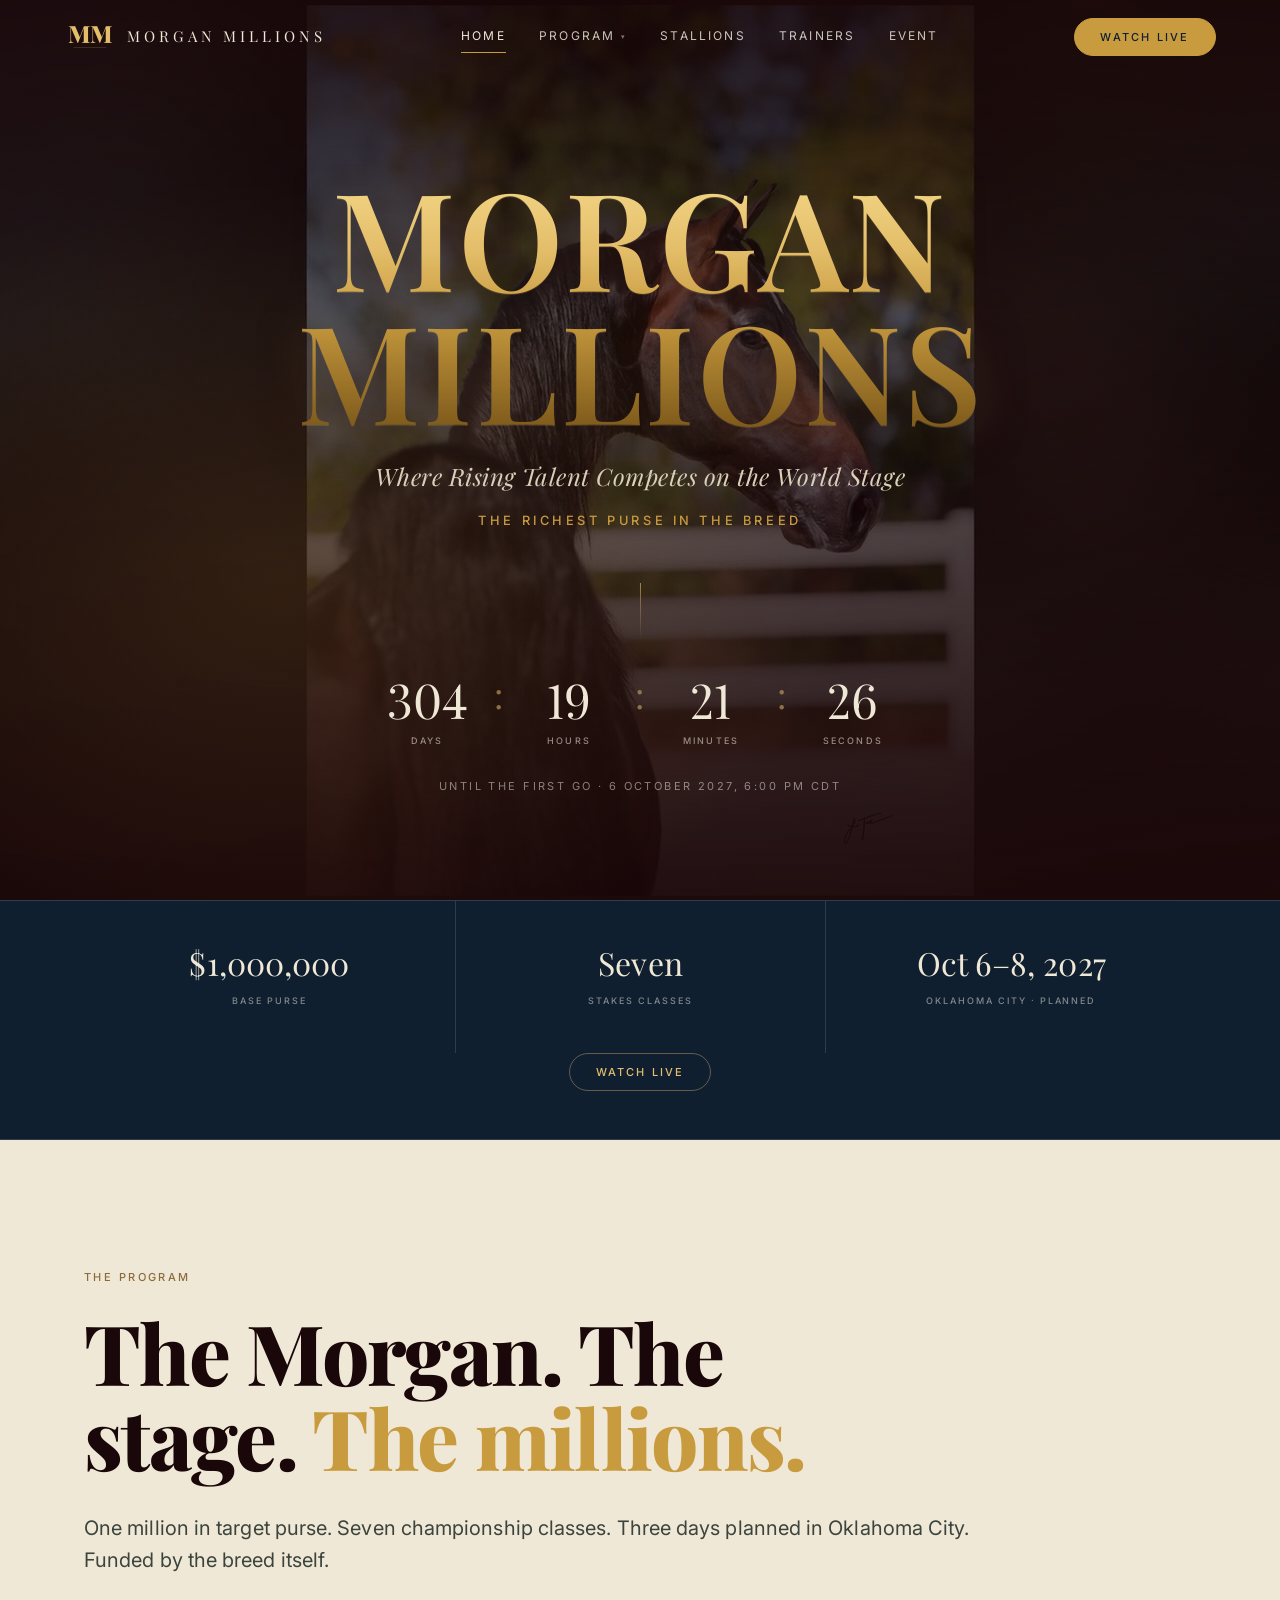
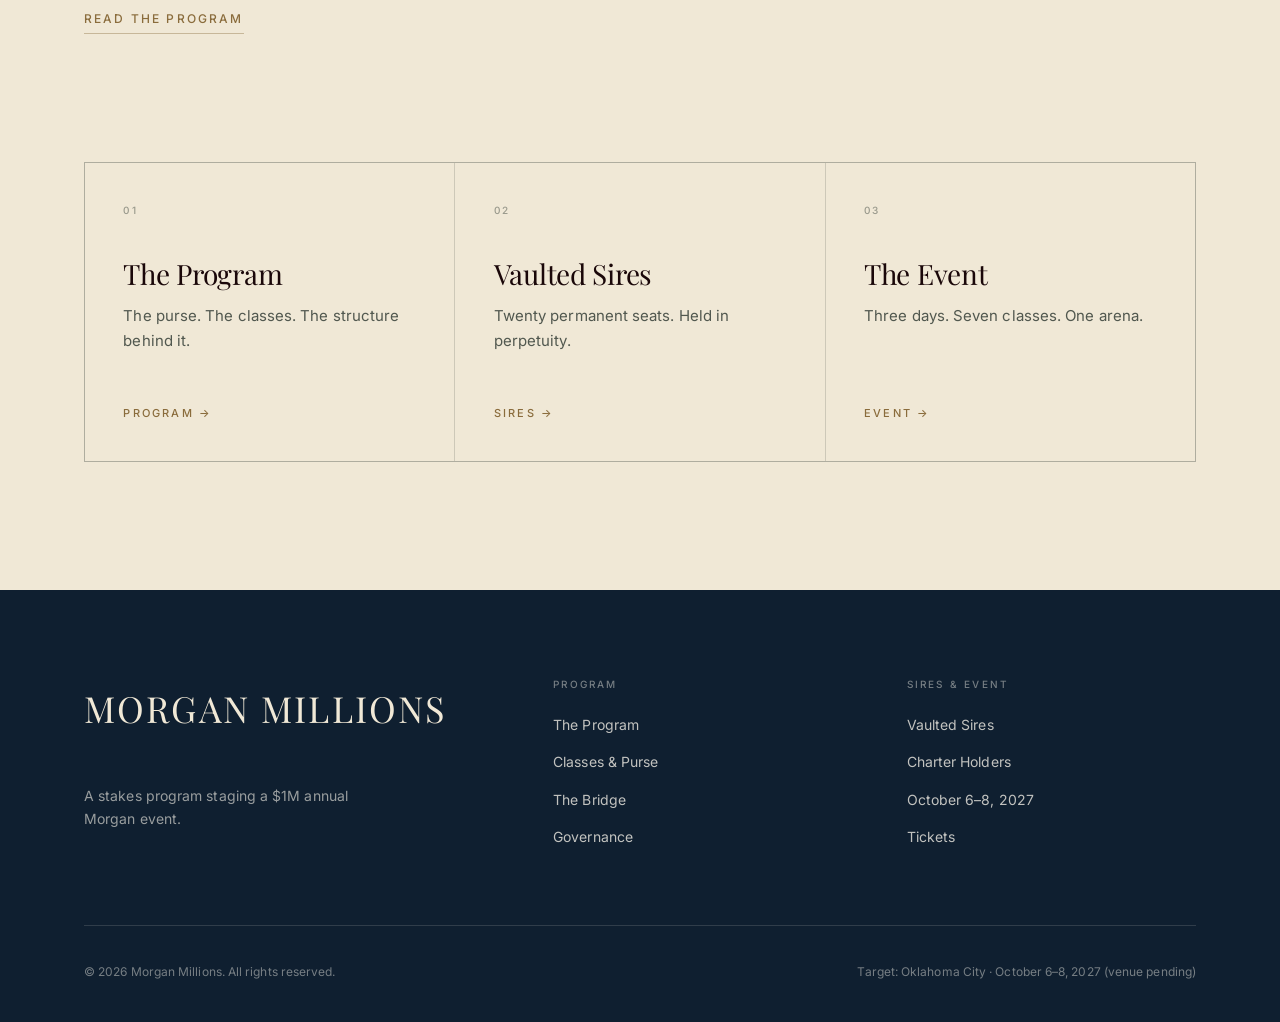
==== index.html @ 634026f0 "Snappier phone ticker (7s top, 9s bottom)" ====
<!DOCTYPE html>
<html lang="en">
<head>
<meta charset="utf-8">
<meta name="viewport" content="width=device-width, initial-scale=1">
<title>Morgan Millions — The Richest Purse in the Breed</title>
<meta name="description" content="Morgan Millions is a premier equestrian program for the Morgan horse breed. A $1,000,000 target purse across seven stakes classes, planned for October 6–8, 2027, in Oklahoma City (venue pending).">
<meta name="theme-color" content="#3C5878">
<meta property="og:title" content="Morgan Millions — The Richest Purse in the Breed">
<meta property="og:description" content="Morgan Millions is a premier equestrian program for the Morgan horse breed. A $1,000,000 target purse across seven stakes classes, planned for October 6–8, 2027, in Oklahoma City (venue pending).">
<meta property="og:type" content="website">
<meta property="og:image" content="assets/img/hero-a-pasture.jpg">
<link rel="icon" href="assets/img/favicon.svg" type="image/svg+xml">
<link rel="preconnect" href="https://fonts.googleapis.com">
<link rel="preconnect" href="https://fonts.gstatic.com" crossorigin>
<link href="https://fonts.googleapis.com/css2?family=Playfair+Display:ital,wght@0,400;0,500;0,800;1,400;1,500&family=Inter:wght@300;400;500&family=JetBrains+Mono:wght@400;500;700&family=Archivo+Black&display=swap" rel="stylesheet">
<meta http-equiv="Cache-Control" content="no-cache, no-store, must-revalidate">
<meta http-equiv="Pragma" content="no-cache">
<meta http-equiv="Expires" content="0">
<link rel="stylesheet" href="assets/css/style.css?v=2026080138">
</head>
<body>
<a class="skip-link" href="#main">Skip to content</a>
<header class="nav">
  <a class="brand" href="index.html" aria-label="Morgan Millions — home">
    <svg viewBox="0 0 96 44" fill="currentColor" aria-hidden="true" focusable="false">
        <!-- Modern engraved MM monogram in Playfair Display serif.
             Real letterforms give the proper thick/thin brass-engraved feel.
             Kerned tight, no enclosing shapes, subtle hairline underscore. -->
        <text x="48" y="34" text-anchor="middle"
              font-family="Playfair Display, Georgia, serif"
              font-size="44" font-weight="800"
              letter-spacing="-2">MM</text>
        <line x1="18" y1="41.5" x2="78" y2="41.5"
              stroke="currentColor" stroke-width="0.6" opacity="0.55"/>
      </svg>
    <span class="brand__name">Morgan Millions</span>
  </a>
  <nav class="nav__links" id="nav-links" data-open="false" aria-label="Primary">
      <a class="nav__link" href="index.html" aria-current="page">Home</a>
      <div class="nav__group" data-nav-group>
        <a class="nav__link nav__link--parent" href="program.html" aria-haspopup="true" aria-expanded="false">Program<span class="nav__caret" aria-hidden="true">▾</span></a>
        <div class="subnav" role="menu" aria-label="Program sections">
          <a class="subnav__item" href="program.html">
            <span class="subnav__label">Overview</span>
            <span class="subnav__desc">What Morgan Millions is</span>
          </a>
          <a class="subnav__item" href="classes.html">
            <span class="subnav__label">Classes &amp; Purse</span>
            <span class="subnav__desc">$1M base, 7 classes</span>
          </a>
          <a class="subnav__item" href="vault.html">
            <span class="subnav__label">The Vault</span>
            <span class="subnav__desc">Vaulted &middot; Reserve &middot; Minted</span>
          </a>
          <a class="subnav__item" href="crown.html">
            <span class="subnav__label">The Crown Purse</span>
            <span class="subnav__desc">$105K bonus &middot; 14 placings</span>
          </a>
          <a class="subnav__item" href="bridge.html">
            <span class="subnav__label">The Bridge</span>
            <span class="subnav__desc">2027–2030 window</span>
          </a>
          <a class="subnav__item" href="nomination.html">
            <span class="subnav__label">Nomination &amp; Fees</span>
            <span class="subnav__desc">How to enter</span>
          </a>
          <a class="subnav__item" href="governance.html">
            <span class="subnav__label">Governance</span>
            <span class="subnav__desc">Board &middot; audit</span>
          </a>
        </div>
      </div>
      <a class="nav__link" href="stallions.html">Stallions</a>
      <a class="nav__link" href="for-trainers.html">Trainers</a>
      <a class="nav__link" href="event.html">Event</a>
    <button class="pill pill--ghost nav__cta-mobile" type="button" data-placeholder="Coming Soon">Watch Live</button>
  </nav>
  <button class="pill nav__cta" type="button" data-placeholder="Coming Soon">Watch Live</button>
  <button class="nav__toggle" type="button" aria-expanded="false" aria-controls="nav-links" aria-label="Menu">
    <svg viewBox="0 0 24 24" fill="none" aria-hidden="true"><path d="M3 7h18M3 12h18M3 17h18" stroke="currentColor" stroke-width="1.4"/></svg>
  </button>
</header>
<main id="main">
<section class="hero">
  <div class="hero__media" aria-hidden="true">
    <video class="hero__video" src="assets/video/hero.mp4?v=2026073101" poster="assets/img/hero-poster.jpg?v=2026073101" autoplay muted loop playsinline preload="metadata"></video>
  </div>
  <div class="hero__scrim"></div>
  <div class="hero__drift"></div>
  <div class="hero__inner">
    <h1 class="hero__wordmark">Morgan Millions</h1>
    <p class="hero__tagline tagline">Where Rising Talent Competes on the World Stage</p>
    <p class="hero__subtagline">The Richest Purse in the Breed</p>
    <div class="hero__rule" aria-hidden="true"></div>
    <div data-countdown>
  <div class="countdown" role="timer" aria-live="off" aria-label="Countdown to the inaugural Morgan Millions">
    <span class="countdown__unit">
      <span class="countdown__value" data-unit="days">--</span>
      <span class="countdown__label">Days</span>
    </span>
    <span class="countdown__sep" aria-hidden="true">:</span>
    <span class="countdown__unit">
      <span class="countdown__value" data-unit="hours">--</span>
      <span class="countdown__label">Hours</span>
    </span>
    <span class="countdown__sep" aria-hidden="true">:</span>
    <span class="countdown__unit">
      <span class="countdown__value" data-unit="minutes">--</span>
      <span class="countdown__label">Minutes</span>
    </span>
    <span class="countdown__sep" aria-hidden="true">:</span>
    <span class="countdown__unit">
      <span class="countdown__value" data-unit="seconds">--</span>
      <span class="countdown__label">Seconds</span>
    </span>
  </div>
  <p class="countdown__caption">Until the first go &middot; 6 October 2027, 6:00 PM CDT</p>
</div>
  </div>
</section>

<section class="statbar" aria-label="Event at a glance">
  <div class="wrap">
    <div class="statbar__grid">
      <div class="statbar__item">
        <span class="statbar__value">$1,000,000</span>
        <span class="statbar__label">Base Purse</span>
      </div>
      <div class="statbar__item">
        <span class="statbar__value">Seven</span>
        <span class="statbar__label">Stakes Classes</span>
      </div>
      <div class="statbar__item">
        <span class="statbar__value">Oct 6&ndash;8, 2027</span>
        <span class="statbar__label">Oklahoma City &middot; planned</span>
      </div>
    </div>
    <div class="statbar__cta">
      <button class="pill pill--ghost" type="button" data-placeholder="Coming Soon">Watch Live</button>
    </div>
  </div>
</section>

<section class="section on-cream">
  <div class="wrap">
    <div class="reveal" style="text-align:left">
      <p class="eyebrow">The Program</p>
      <h2 class="h-manifest">The Morgan. The stage. <span class="accent">The millions.</span></h2>
      <p class="lede" style="max-width:56rem; margin-top:2rem">One million in target purse. Seven championship classes. Three days planned in Oklahoma City. Funded by the breed itself.</p>
      <p style="margin-top:1.75rem"><a class="textlink" href="program.html">Read the program</a></p>
    </div>
  </div>
</section>

<section class="section on-cream" style="padding-top:0">
  <div class="wrap">
    <div class="cards reveal">
      <a class="card" href="program.html">
        <span class="card__index">01</span>
        <h3>The Program</h3>
        <p>The purse. The classes. The structure behind it.</p>
        <span class="card__more">Program &rarr;</span>
      </a>
      <a class="card" href="stallions.html">
        <span class="card__index">02</span>
        <h3>Vaulted Sires</h3>
        <p>Twenty permanent seats. Held in perpetuity.</p>
        <span class="card__more">Sires &rarr;</span>
      </a>
      <a class="card" href="event.html">
        <span class="card__index">03</span>
        <h3>The Event</h3>
        <p>Three days. Seven classes. One arena.</p>
        <span class="card__more">Event &rarr;</span>
      </a>
    </div>
  </div>
</section>

</main>
<footer class="footer">
  <div class="wrap">
    <div class="footer__top">
      <div>
        <p class="footer__word">Morgan Millions</p>
        <p class="footer__note">A stakes program staging a $1M annual Morgan event.</p>
      </div>
      <div>
        <h4>Program</h4>
        <ul>
          <li><a href="program.html">The Program</a></li>
          <li><a href="program.html#classes">Classes &amp; Purse</a></li>
          <li><a href="program.html#bridge">The Bridge</a></li>
          <li><a href="program.html#governance">Governance</a></li>
        </ul>
      </div>
      <div>
        <h4>Sires &amp; Event</h4>
        <ul>
          <li><a href="stallions.html">Vaulted Sires</a></li>
          <li><a href="stallions.html#bridge">Charter Holders</a></li>
          <li><a href="event.html">October 6&ndash;8, 2027</a></li>
          <li><a href="event.html#tickets">Tickets</a></li>
        </ul>
      </div>
    </div>
    <div class="footer__legal">
      <span>&copy; 2026 Morgan Millions. All rights reserved.</span>
      <span>Target: Oklahoma City &middot; October 6&ndash;8, 2027 (venue pending)</span>
    </div>
  </div>
</footer>
<script src="assets/js/site.js?v=2026080138" defer></script>
</body>
</html>
---- assets/css/style.css ----
/* ==========================================================================
   Morgan Millions — ASHFORD variation
   Palette: deep oxblood / warm ivory / rich engraved gold
   ========================================================================== */

:root {
  --green-900: #0F1F30;
  --green-800: #1E3550;
  --green-700: #3C5878;
  --green-600: #4E6A8A;
  --cream: #F0E8D6;
  --cream-dim: #DBD1BA;
  --brass: #C89B3F;
  --brass-light: #E4BE6A;
  --ink: #1A0709;

  --hairline: rgba(245, 241, 232, 0.14);
  --hairline-dark: rgba(20, 32, 27, 0.16);

  --display: "Playfair Display", "Iowan Old Style", Georgia, serif;
  --body: "Inter", "Helvetica Neue", Arial, sans-serif;

  --measure: 62ch;
  --gutter: clamp(1.25rem, 5vw, 5rem);
  --section-y: clamp(4.5rem, 10vw, 9rem);

  --ease: cubic-bezier(0.16, 1, 0.3, 1);
}

*, *::before, *::after { box-sizing: border-box; }

html { -webkit-text-size-adjust: 100%; scroll-behavior: smooth; }

body {
  margin: 0;
  background: var(--cream);
  color: var(--ink);
  font-family: var(--body);
  font-size: 16px;
  font-weight: 400;
  line-height: 1.65;
  letter-spacing: 0.005em;
  -webkit-font-smoothing: antialiased;
}

img { display: block; max-width: 100%; height: auto; }

a { color: inherit; text-decoration: none; }

h1, h2, h3, h4 {
  font-family: var(--display);
  font-weight: 400;
  line-height: 1.12;
  letter-spacing: -0.01em;
  margin: 0;
}

p { margin: 0 0 1.25em; }
p:last-child { margin-bottom: 0; }

::selection { background: var(--brass); color: var(--green-900); }

:focus-visible {
  outline: 1px solid var(--brass-light);
  outline-offset: 3px;
}

.skip-link {
  position: absolute; left: -9999px; top: 0;
  background: var(--cream); color: var(--green-900);
  padding: 0.75rem 1.25rem; z-index: 200;
}
.skip-link:focus { left: 1rem; top: 1rem; }

/* ---------- shared type utilities ---------- */

.eyebrow {
  font-family: var(--body);
  font-size: 0.6875rem;
  font-weight: 500;
  letter-spacing: 0.22em;
  text-transform: uppercase;
  color: var(--brass);
  margin: 0 0 1.5rem;
}
.on-cream .eyebrow { color: #8A6C3C; }

.tagline {
  font-family: var(--display);
  font-style: italic;
  font-weight: 400;
  color: var(--cream-dim);
}

.lede {
  font-size: clamp(1.0625rem, 1.6vw, 1.25rem);
  line-height: 1.6;
  color: rgba(20, 32, 27, 0.82);
}
.on-dark .lede,
.on-ink .lede { color: rgba(245, 241, 232, 0.78); }

.wrap { max-width: 1240px; margin: 0 auto; padding-inline: var(--gutter); }
.wrap-narrow { max-width: 780px; margin: 0 auto; padding-inline: var(--gutter); }

.section { padding-block: var(--section-y); }
.on-dark { background: var(--green-700); color: var(--cream); }
.on-ink { background: var(--green-900); color: var(--cream); }
.on-cream { background: var(--cream); color: var(--ink); }

.h-section { font-size: clamp(1.75rem, 3.4vw, 2.75rem); text-wrap: balance; }
.h-page { font-size: clamp(2.25rem, 6vw, 4.25rem); }

/* Manifest headline — the site's declarative line. Fierce, bold, upright. */
.h-manifest {
  font-family: var(--display);
  font-style: normal;
  font-weight: 800;
  font-size: clamp(2.5rem, 6.5vw, 5.25rem);
  line-height: 1.02;
  letter-spacing: -0.02em;
  text-wrap: balance;
  margin: 0;
}
.h-manifest .accent { color: var(--brass); }

/* ---------- navigation ---------- */

.nav {
  position: fixed; inset: 0 0 auto 0; z-index: 100;
  display: flex; align-items: center; justify-content: space-between;
  gap: 1.5rem;
  padding: 1.1rem var(--gutter);
  color: var(--cream);
  transition: background 0.5s var(--ease), border-color 0.5s var(--ease), padding 0.4s var(--ease);
  border-bottom: 1px solid transparent;
}
.nav--solid {
  background: rgba(15, 31, 48, 0.94);
  backdrop-filter: blur(10px);
  border-bottom-color: var(--hairline);
  padding-block: 0.8rem;
}

.brand { position: relative; z-index: 110; display: flex; align-items: center; gap: 0.7rem; }
.brand svg { width: 52px; height: auto; color: var(--brass-light); }
.brand__name {
  font-family: var(--display);
  font-size: 0.9375rem;
  letter-spacing: 0.26em;
  text-transform: uppercase;
}

.nav__links { display: flex; align-items: center; gap: clamp(1.25rem, 2.6vw, 2.4rem); }
.nav__links a {
  font-size: 0.75rem;
  letter-spacing: 0.18em;
  text-transform: uppercase;
  color: rgba(245, 241, 232, 0.8);
  padding-block: 0.35rem;
  border-bottom: 1px solid transparent;
  transition: color 0.3s, border-color 0.3s;
}
.nav__links a:hover { color: var(--cream); border-bottom-color: var(--brass); }
.nav__links a[aria-current="page"] { color: var(--cream); border-bottom-color: var(--brass); }

.pill {
  display: inline-block;
  font-family: var(--body);
  font-size: 0.6875rem;
  font-weight: 500;
  letter-spacing: 0.2em;
  text-transform: uppercase;
  color: var(--green-900);
  background: var(--brass);
  border: 1px solid var(--brass);
  border-radius: 999px;
  padding: 0.7rem 1.6rem;
  cursor: pointer;
  transition: background 0.35s var(--ease), color 0.35s var(--ease);
}
.pill:hover { background: var(--brass-light); }
.pill--ghost {
  background: transparent; color: var(--brass-light);
  border-color: rgba(176, 141, 87, 0.55);
}
.pill--ghost:hover { background: var(--brass); color: var(--green-900); border-color: var(--brass); }

.nav__cta-mobile { display: none; }

.nav__toggle {
  display: none;
  background: none; border: 0; padding: 0.4rem;
  color: var(--cream); cursor: pointer;
}
.nav__toggle svg { width: 24px; height: 24px; }

/* ---------- Nav dropdown (Program submenu) ---------- */
.nav__group { position: relative; }
.nav__link--parent { display: inline-flex; align-items: center; gap: 0.35rem; }
.nav__caret { font-size: 0.6em; opacity: 0.6; transform: translateY(1px); transition: transform 0.25s var(--ease), opacity 0.25s var(--ease); }
.nav__group:hover .nav__caret,
.nav__group:focus-within .nav__caret { opacity: 1; transform: translateY(1px) rotate(180deg); }

.subnav {
  position: absolute;
  top: calc(100% + 0.9rem);
  left: 50%;
  transform: translateX(-50%) translateY(-8px);
  min-width: 300px;
  background: #0F1D2E;
  border: 1px solid rgba(176, 141, 87, 0.28);
  border-radius: 6px;
  padding: 0.55rem 0;
  box-shadow: 0 24px 60px rgba(0,0,0,0.45);
  opacity: 0;
  pointer-events: none;
  transition: opacity 0.22s var(--ease), transform 0.28s var(--ease);
  z-index: 200;
}
.subnav::before {
  content: "";
  position: absolute;
  top: -0.9rem;
  left: 0;
  right: 0;
  height: 0.9rem;
}
.nav__group:hover .subnav,
.nav__group:focus-within .subnav {
  opacity: 1;
  pointer-events: auto;
  transform: translateX(-50%) translateY(0);
}
.subnav__item {
  display: block !important;
  padding: 0.7rem 1.15rem !important;
  border-bottom: 1px solid rgba(176, 141, 87, 0.14) !important;
  text-transform: none !important;
  letter-spacing: 0 !important;
  color: rgba(245, 241, 232, 0.9) !important;
  transition: background 0.2s var(--ease);
}
.subnav__item:last-child { border-bottom: 0 !important; }
.subnav__item:hover { background: rgba(176, 141, 87, 0.1); color: var(--cream) !important; }
.subnav__item[aria-current="page"] { background: rgba(176, 141, 87, 0.14); }
.subnav__item[aria-current="page"] .subnav__label { color: var(--brass-light); }
.subnav__label {
  display: block;
  font-family: var(--display);
  font-size: 0.95rem;
  letter-spacing: 0.01em;
  color: var(--cream);
  line-height: 1.2;
  margin-bottom: 0.15rem;
}
.subnav__desc {
  display: block;
  font-family: var(--body);
  font-size: 0.72rem;
  color: rgba(245, 241, 232, 0.55);
  letter-spacing: 0.02em;
  text-transform: none;
}

/* ---------- hero ---------- */

.hero {
  position: relative;
  min-height: 100svh;
  display: grid;
  place-items: center;
  overflow: hidden;
  background: var(--green-900);
  color: var(--cream);
  text-align: center;
}
.hero__media { position: absolute; inset: 0; }
.hero__media img,
.hero__media video {
  width: 100%; height: 100%;
  object-fit: cover;
}
.hero__video {
  filter: saturate(1.04) brightness(0.68);
  will-change: transform, opacity;
}
/* Ken Burns cross-fade: 4 stacked images, each visible for 8s of a 32s cycle,
   with 2s cross-fade + slow pan/zoom */
.hero__slide {
  position: absolute; inset: 0;
  width: 100%; height: 100%;
  object-fit: cover;
  opacity: 0;
  filter: saturate(1.05) brightness(0.78);
  animation: kb-fade 32s infinite;
  will-change: opacity, transform;
}
.hero__slide--1 { animation-name: kb-fade-1; }
.hero__slide--2 { animation-name: kb-fade-2; }
.hero__slide--3 { animation-name: kb-fade-3; }
.hero__slide--4 { animation-name: kb-fade-4; }
@keyframes kb-fade-1 {
  0%   { opacity: 1; transform: scale(1.02) translate3d(0,0,0); }
  25%  { opacity: 1; transform: scale(1.09) translate3d(-1.5%,-0.5%,0); }
  28%  { opacity: 0; transform: scale(1.10) translate3d(-1.8%,-0.6%,0); }
  97%  { opacity: 0; transform: scale(1.02) translate3d(0,0,0); }
  100% { opacity: 1; transform: scale(1.02) translate3d(0,0,0); }
}
@keyframes kb-fade-2 {
  0%,22%  { opacity: 0; transform: scale(1.02); }
  25%     { opacity: 1; transform: scale(1.03); }
  50%     { opacity: 1; transform: scale(1.10) translate3d(1.5%,-1%,0); }
  53%     { opacity: 0; transform: scale(1.11) translate3d(1.8%,-1.2%,0); }
  100%    { opacity: 0; transform: scale(1.02); }
}
@keyframes kb-fade-3 {
  0%,47%  { opacity: 0; transform: scale(1.02); }
  50%     { opacity: 1; transform: scale(1.03); }
  75%     { opacity: 1; transform: scale(1.10) translate3d(-1%,1%,0); }
  78%     { opacity: 0; transform: scale(1.11) translate3d(-1.2%,1.2%,0); }
  100%    { opacity: 0; transform: scale(1.02); }
}
@keyframes kb-fade-4 {
  0%,72%  { opacity: 0; transform: scale(1.02); }
  75%     { opacity: 1; transform: scale(1.03); }
  97%     { opacity: 1; transform: scale(1.09) translate3d(0.8%,0.6%,0); }
  100%    { opacity: 0; transform: scale(1.10) translate3d(1%,0.8%,0); }
}
@keyframes slow-zoom {
  from { transform: scale(1.02); }
  to   { transform: scale(1.14); }
}
.hero__scrim {
  position: absolute; inset: 0;
  background:
    radial-gradient(120% 80% at 50% 40%, rgba(26,7,9,0.20) 0%, rgba(26,7,9,0.68) 70%, rgba(26,7,9,0.90) 100%),
    linear-gradient(180deg, rgba(26,7,9,0.72) 0%, rgba(26,7,9,0.20) 35%, rgba(26,7,9,0.82) 100%);
}
.hero__drift {
  position: absolute; inset: -20%;
  background: radial-gradient(45% 45% at 30% 60%, rgba(200,155,63,0.16), transparent 70%);
  animation: drift 26s ease-in-out infinite alternate;
  pointer-events: none;
}
@keyframes drift {
  from { transform: translate3d(-4%, 2%, 0); opacity: 0.7; }
  to   { transform: translate3d(6%, -4%, 0); opacity: 1; }
}
@media (prefers-reduced-motion: reduce) {
  .hero__slide { animation: none; opacity: 1; }
  .hero__slide--2, .hero__slide--3, .hero__slide--4 { display: none; }
  .hero__video { animation: none; }
  .hero__drift { animation: none; }
}

.hero__inner {
  position: relative; z-index: 2;
  padding: 9rem var(--gutter) 5rem;
  width: 100%;
  max-width: 1100px;
}
.hero__wordmark {
  font-family: var(--display);
  font-size: clamp(2.7rem, 11vw, 8.5rem);
  line-height: 0.98;
  letter-spacing: 0.02em;
  text-transform: uppercase;
  margin: 0;
  font-weight: 600;
  background: linear-gradient(180deg, #F4D98A 0%, #E4BE6A 30%, #C89B3F 55%, #7A5618 100%);
  -webkit-background-clip: text;
  background-clip: text;
  color: transparent;
  -webkit-text-fill-color: transparent;
  filter: drop-shadow(0 2px 24px rgba(26, 7, 9, 0.85)) drop-shadow(0 1px 0 rgba(244, 217, 138, 0.25));
}
.hero__tagline {
  font-size: clamp(1rem, 2.1vw, 1.5rem);
  letter-spacing: 0.02em;
  margin: 1.35rem 0 0;
}
.hero__subtagline {
  font-family: var(--body);
  font-size: clamp(0.75rem, 1vw, 0.875rem);
  letter-spacing: 0.28em;
  text-transform: uppercase;
  color: var(--brass);
  margin: 0.85rem 0 0;
  font-weight: 500;
}
.hero__rule {
  width: 1px; height: clamp(2rem, 6vw, 3.5rem);
  background: linear-gradient(180deg, rgba(176,141,87,0.9), transparent);
  margin: clamp(2rem, 5vw, 3.25rem) auto clamp(1.5rem, 4vw, 2.25rem);
}

/* ---------- countdown ---------- */

.countdown {
  display: flex; align-items: flex-start; justify-content: center;
  gap: clamp(0.5rem, 2vw, 1.4rem);
  font-family: var(--display);
  font-variant-numeric: tabular-nums lining-nums;
}
.countdown__unit { min-width: clamp(2.6rem, 8vw, 5.5rem); }
.countdown__value {
  display: block;
  font-size: clamp(1.6rem, 4.4vw, 3rem);
  line-height: 1;
  color: var(--cream);
}
.countdown__label {
  display: block;
  font-family: var(--body);
  font-size: 0.5625rem;
  font-weight: 500;
  letter-spacing: 0.24em;
  text-transform: uppercase;
  color: rgba(245, 241, 232, 0.55);
  margin-top: 0.7rem;
}
.countdown__sep {
  font-size: clamp(1.2rem, 3.2vw, 2.2rem);
  line-height: 1.15;
  color: rgba(176, 141, 87, 0.75);
}
.countdown__caption {
  font-size: 0.6875rem;
  letter-spacing: 0.22em;
  text-transform: uppercase;
  color: rgba(245, 241, 232, 0.5);
  margin: 1.75rem 0 0;
}
.countdown--large .countdown__value { font-size: clamp(2.2rem, 7vw, 5.25rem); }
.countdown--large .countdown__sep { font-size: clamp(1.6rem, 5vw, 3.75rem); }
.countdown--large .countdown__unit { min-width: clamp(3.4rem, 12vw, 8rem); }

/* ---------- stat bar ---------- */

.statbar { background: var(--green-900); color: var(--cream); border-block: 1px solid var(--hairline); }
.statbar__grid {
  display: grid;
  grid-template-columns: repeat(3, 1fr);
}
.statbar__item {
  padding: clamp(1.75rem, 4vw, 2.75rem) clamp(0.75rem, 2vw, 2rem);
  text-align: center;
}
.statbar__item + .statbar__item { border-left: 1px solid var(--hairline); }
.statbar__value {
  display: block;
  font-family: var(--display);
  font-size: clamp(1.25rem, 2.6vw, 2rem);
  line-height: 1.1;
}
.statbar__label {
  display: block;
  font-size: 0.5625rem;
  font-weight: 500;
  letter-spacing: 0.22em;
  text-transform: uppercase;
  color: rgba(245, 241, 232, 0.5);
  margin-top: 0.85rem;
}
.statbar__cta { text-align: center; padding-bottom: clamp(2rem, 5vw, 3rem); }

/* ---------- four earners band ---------- */

.earners {
  background: var(--green-900);
  color: var(--cream);
  border-block: 1px solid var(--hairline);
  padding-block: clamp(3.5rem, 7vw, 5.5rem);
}
.earners__intro {
  text-align: center;
  max-width: 44rem;
  margin: 0 auto clamp(2.5rem, 5vw, 4rem);
  padding-inline: 1.5rem;
}
.earners__kicker {
  font-size: 0.6875rem;
  font-weight: 500;
  letter-spacing: 0.28em;
  text-transform: uppercase;
  color: var(--brass);
  margin: 0 0 1.25rem;
}
.earners__headline {
  font-family: var(--display);
  font-size: clamp(2rem, 4.4vw, 3.4rem);
  line-height: 1.05;
  letter-spacing: -0.01em;
  margin: 0 0 1.25rem;
  color: var(--cream);
}
.earners__sub {
  font-family: var(--body);
  font-size: clamp(1rem, 1.4vw, 1.15rem);
  line-height: 1.55;
  color: rgba(245, 241, 232, 0.72);
  margin: 0;
  font-style: italic;
}
.earners__grid {
  display: grid;
  grid-template-columns: repeat(4, 1fr);
  max-width: 84rem;
  margin: 0 auto;
  padding-inline: clamp(1rem, 3vw, 2rem);
}
.earners__tile {
  padding: clamp(1.5rem, 3vw, 2.25rem) clamp(1rem, 2vw, 1.5rem);
  text-align: center;
  position: relative;
}
.earners__tile + .earners__tile::before {
  content: "";
  position: absolute;
  left: 0; top: 15%; bottom: 15%;
  width: 1px;
  background: rgba(184, 149, 87, 0.28);
}
.earners__value {
  display: block;
  font-family: var(--display);
  font-size: clamp(2.5rem, 5vw, 3.75rem);
  line-height: 1;
  color: var(--brass);
  letter-spacing: -0.01em;
}
.earners__role {
  display: block;
  margin-top: 1rem;
  font-size: 0.75rem;
  font-weight: 500;
  letter-spacing: 0.22em;
  text-transform: uppercase;
  color: var(--cream);
}
.earners__note {
  display: block;
  margin-top: 0.55rem;
  font-family: var(--body);
  font-size: 0.85rem;
  line-height: 1.4;
  color: rgba(245, 241, 232, 0.6);
  font-style: italic;
}
@media (max-width: 820px) {
  .earners__grid { grid-template-columns: repeat(2, 1fr); }
  .earners__tile + .earners__tile::before { display: none; }
  .earners__tile:nth-child(n+3) { border-top: 1px solid rgba(184, 149, 87, 0.22); }
  .earners__tile:nth-child(2n)::before {
    content: "";
    position: absolute;
    left: 0; top: 15%; bottom: 15%;
    width: 1px;
    background: rgba(184, 149, 87, 0.28);
    display: block;
  }
}
@media (max-width: 520px) {
  .earners__grid { grid-template-columns: 1fr; }
  .earners__tile:nth-child(n+2) { border-top: 1px solid rgba(184, 149, 87, 0.22); }
  .earners__tile:nth-child(2n)::before { display: none; }
}

/* ---------- editorial split ---------- */

.split {
  display: grid;
  grid-template-columns: 1.05fr 1fr;
  align-items: center;
  gap: clamp(2rem, 6vw, 5rem);
}
.split--reverse .split__media { order: 2; }
.split__media img { width: 100%; aspect-ratio: 4 / 3; object-fit: cover; }
.split__body { max-width: 54ch; }
.split__body h2 { margin-bottom: 1.5rem; }

.figure-caption {
  font-size: 0.6875rem;
  letter-spacing: 0.14em;
  text-transform: uppercase;
  color: rgba(245, 241, 232, 0.45);
  margin-top: 0.9rem;
}
.on-cream .figure-caption { color: rgba(20, 32, 27, 0.5); }

.textlink {
  display: inline-block;
  font-size: 0.75rem;
  font-weight: 500;
  letter-spacing: 0.18em;
  text-transform: uppercase;
  color: var(--brass);
  border-bottom: 1px solid rgba(176, 141, 87, 0.4);
  padding-bottom: 0.3rem;
  transition: border-color 0.3s, color 0.3s;
}
.textlink:hover { color: var(--brass-light); border-bottom-color: var(--brass-light); }
.on-cream .textlink { color: #8A6C3C; border-bottom-color: rgba(138, 108, 60, 0.4); }
.on-cream .textlink:hover { color: var(--ink); border-bottom-color: var(--ink); }

/* ---------- feature cards ---------- */

.cards {
  display: grid;
  grid-template-columns: repeat(3, 1fr);
  gap: 1px;
  background: var(--hairline-dark);
  border: 1px solid var(--hairline-dark);
}
.card {
  display: flex; flex-direction: column;
  background: var(--cream);
  padding: clamp(1.75rem, 3vw, 2.5rem);
  transition: background 0.4s var(--ease);
}
.card:hover { background: #EFEADD; }
.card__index {
  font-size: 0.625rem;
  font-weight: 500;
  letter-spacing: 0.24em;
  color: rgba(20, 32, 27, 0.4);
  margin-bottom: 2.5rem;
}
.card h3 { font-size: clamp(1.375rem, 2.2vw, 1.75rem); margin-bottom: 0.9rem; }
.card p { font-size: 0.9375rem; color: rgba(20, 32, 27, 0.72); }
.card__more {
  margin-top: auto; padding-top: 2rem;
  font-size: 0.6875rem; font-weight: 500;
  letter-spacing: 0.2em; text-transform: uppercase;
  color: #8A6C3C;
}

/* ---------- founders callout ---------- */

.founders {
  display: grid;
  grid-template-columns: 0.9fr 1.1fr;
  gap: clamp(2rem, 6vw, 5rem);
  align-items: start;
}
.founders__seats { display: flex; gap: 0.6rem; margin-top: 2.25rem; }
.founders__seat {
  flex: 1;
  aspect-ratio: 3 / 4;
  border: 1px solid rgba(176, 141, 87, 0.35);
  display: grid; place-items: center;
  font-family: var(--display);
  font-size: 1.125rem;
  color: rgba(176, 141, 87, 0.85);
}

/* ---------- data table ---------- */

.table-wrap { overflow-x: auto; }
table.classes {
  width: 100%;
  border-collapse: collapse;
  font-size: 0.9375rem;
}
table.classes caption {
  text-align: left;
  font-size: 0.6875rem;
  letter-spacing: 0.2em;
  text-transform: uppercase;
  color: rgba(245, 241, 232, 0.5);
  padding-bottom: 1.25rem;
}
table.classes th,
table.classes td {
  text-align: left;
  padding: 1.15rem 1rem;
  border-bottom: 1px solid var(--hairline);
  vertical-align: baseline;
}
table.classes th {
  font-size: 0.625rem; font-weight: 500;
  letter-spacing: 0.2em; text-transform: uppercase;
  color: rgba(245, 241, 232, 0.5);
}
table.classes td.name { font-family: var(--display); font-size: 1.0625rem; }
table.classes td.purse {
  font-family: var(--display); font-size: 1.0625rem;
  color: var(--brass-light);
  font-variant-numeric: tabular-nums;
  text-align: right; white-space: nowrap;
}
table.classes tfoot td {
  border-bottom: 0; border-top: 1px solid rgba(176, 141, 87, 0.5);
  font-family: var(--display);
  padding-top: 1.35rem;
}
table.classes tfoot td.purse { color: var(--brass-light); }

/* Crown Purse — the closing headline of the table */
table.classes tfoot tr.crown-row td {
  border-top: 2px solid rgba(176, 141, 87, 0.75);
  padding-top: 1.75rem;
  padding-bottom: 1.75rem;
  vertical-align: middle;
}
.crown-eyebrow {
  display: block;
  font-family: var(--body);
  font-size: 0.6875rem;
  font-weight: 500;
  letter-spacing: 0.22em;
  text-transform: uppercase;
  color: var(--brass);
  margin-bottom: 0.4rem;
}
.crown-label {
  display: block;
  font-family: var(--display);
  font-style: italic;
  font-size: clamp(1.5rem, 2.6vw, 2rem);
  color: var(--brass-light);
  line-height: 1.1;
}
table.classes tfoot td.crown-detail {
  color: rgba(245, 241, 232, 0.72);
  font-family: var(--display);
  font-style: italic;
  font-size: 1.0625rem;
}
table.classes tfoot td.purse.crown-purse {
  font-size: clamp(1.6rem, 2.8vw, 2.15rem);
  color: var(--brass-light);
  font-weight: 500;
}

/* ---------- generic definition blocks ---------- */

.deflist { display: grid; gap: clamp(2rem, 4vw, 3rem); }
.deflist--2 { grid-template-columns: repeat(2, 1fr); }
.deflist--3 { grid-template-columns: repeat(3, 1fr); }
.def h3 { font-size: 1.25rem; margin-bottom: 0.75rem; }
.def p { font-size: 0.9375rem; }
.on-dark .def p,
.on-ink .def p { color: rgba(245, 241, 232, 0.72); }

/* ---------- bullet lists (marketing rhythm) ---------- */
.bullets {
  list-style: none;
  padding: 0;
  margin: 0;
  display: grid;
  gap: 0.85rem;
}
.bullets li {
  position: relative;
  padding-left: 1.5rem;
  font-size: 1.0625rem;
  line-height: 1.5;
}
.bullets li::before {
  content: "";
  position: absolute;
  left: 0;
  top: 0.6em;
  width: 0.55rem;
  height: 1px;
  background: var(--brass);
}
.on-cream .bullets li::before { background: var(--green-700); }
.def .bullets { margin-top: 0.75rem; gap: 0.55rem; }
.def .bullets li { font-size: 0.9375rem; padding-left: 1.25rem; }

/* ---------- display statements (marketing one-liners) ---------- */
.statement {
  font-family: 'Georgia', 'Cambria', serif;
  font-weight: 400;
  font-style: italic;
  font-size: clamp(2rem, 4.5vw, 3.5rem);
  line-height: 1.15;
  letter-spacing: -0.01em;
  margin: 0;
  max-width: 22ch;
}
.statement + .statement { margin-top: 1.25rem; }
.statement__accent { color: var(--brass); font-style: italic; }

.statement-stack {
  display: grid;
  gap: clamp(1.5rem, 3vw, 2.5rem);
}
.statement-stack .statement {
  padding-top: clamp(1.5rem, 3vw, 2.5rem);
  border-top: 1px solid rgba(200, 155, 63, 0.28);
}
.statement-stack .statement:first-child {
  padding-top: 0;
  border-top: none;
}

.duo {
  display: grid;
  grid-template-columns: 1fr 1fr;
  gap: clamp(2rem, 5vw, 4rem);
  align-items: start;
}
.duo__label {
  font-family: var(--font-sans);
  font-size: 0.75rem;
  letter-spacing: 0.18em;
  text-transform: uppercase;
  color: var(--brass);
  margin-bottom: 1rem;
}
.duo__line {
  font-family: 'Georgia', 'Cambria', serif;
  font-size: clamp(1.35rem, 2.4vw, 1.85rem);
  line-height: 1.3;
  letter-spacing: -0.005em;
  margin: 0;
  color: inherit;
}
@media (max-width: 720px) {
  .duo { grid-template-columns: 1fr; gap: 2.5rem; }
}

/* ---------- stallion cards (marketing style) ---------- */

.seats {
  display: grid;
  grid-template-columns: repeat(2, minmax(0, 1fr));
  gap: 2rem;
}

/* Editorial-ad card: full-bleed portrait, dominant name, hero tagline, prose pitch */
.card--stallion {
  position: relative;
  border: 1px solid var(--hairline);
  display: flex;
  flex-direction: column;
  background: rgba(0, 0, 0, 0.14);
  box-shadow:
    0 1px 2px rgba(0, 0, 0, 0.35),
    0 6px 20px rgba(0, 0, 0, 0.25);
  transform: translateZ(0);
  transition:
    border-color 0.4s var(--ease),
    background 0.4s var(--ease),
    box-shadow 0.4s var(--ease),
    transform 0.5s var(--ease);
  overflow: hidden;
}
.card--stallion:hover,
.card--stallion:focus-within {
  border-color: rgba(200, 155, 63, 0.55);
  box-shadow:
    0 2px 4px rgba(0, 0, 0, 0.4),
    0 18px 44px rgba(0, 0, 0, 0.45),
    0 0 0 1px rgba(200, 155, 63, 0.18);
  transform: translateY(-4px) scale(1.012);
}
/* Hover transform now applied to .card__portrait-sharp instead — see below. */
.card--stallion:active {
  transform: translateY(-2px) scale(1.006);
  transition-duration: 0.15s;
}

/* Tablet/mobile: reduce lift so tap doesn't feel jumpy */
@media (max-width: 860px) {
  .card--stallion:hover,
  .card--stallion:focus-within {
    transform: translateY(-2px) scale(1.008);
    box-shadow:
      0 2px 4px rgba(0, 0, 0, 0.4),
      0 12px 28px rgba(0, 0, 0, 0.4),
      0 0 0 1px rgba(200, 155, 63, 0.18);
  }
}

/* Full-bleed portrait header — cinematic blurred backdrop fills letterbox pillars.
   Layer order (bottom → top):
   1. .card__portrait background-color (green-900) — fallback if backdrop img fails
   2. .card__portrait-blur img — blurred, darkened same-photo backdrop (cover, fills frame)
   3. .card__portrait background-image — sharp photo (contain, centered subject) — painted
      by browser AFTER the img element per stacking order (block-level bg paints last within
      a positioned parent when children are also positioned; we rely on the parent's inline
      style to draw on top of the absolutely-positioned img child below). */
.card__portrait {
  position: relative;
  aspect-ratio: 16 / 9;
  background-size: contain;
  background-position: center center;
  background-repeat: no-repeat;
  background-color: var(--green-900);
  transition: transform 0.9s var(--ease);
  overflow: hidden;
}
/* Blurred same-photo backdrop — fills letterbox pillars with the horse's own colors. */
.card__portrait-blur {
  position: absolute;
  inset: 0;
  width: 100%;
  height: 100%;
  object-fit: cover;
  object-position: center center;
  /* Stronger blur + saturation so even dark photos produce visible pillar color. */
  filter: blur(40px) saturate(1.6) brightness(0.6) contrast(1.05);
  transform: scale(1.25);
  z-index: 0;
  pointer-events: none;
  user-select: none;
}
/* Sharp centered subject — sits above the blur */
.card__portrait-sharp {
  position: absolute;
  inset: 0;
  width: 100%;
  height: 100%;
  object-fit: contain;
  object-position: center center;
  z-index: 1;
  pointer-events: none;
  user-select: none;
  transition: transform 0.9s var(--ease);
}
/* Hover lift transfers from the container to the sharp layer for a subtle push-in */
.card--stallion:hover .card__portrait-sharp { transform: scale(1.02); }
/* Seat label sits on top of both photo layers */
.card__portrait > .card__seat { position: relative; z-index: 2; }
.card__portrait--empty {
  background: repeating-linear-gradient(45deg,
    rgba(200,155,63,0.03) 0 12px,
    rgba(200,155,63,0.06) 12px 24px);
  display: flex;
  flex-direction: column;
  align-items: center;
  justify-content: center;
  gap: 0.75rem;
}
.card__portrait--empty::after { display: none; }
.card__portrait-note {
  font-family: var(--display);
  font-style: italic;
  font-size: 1rem;
  color: rgba(228, 190, 106, 0.65);
}

/* Corner seat mark — sits on the portrait */
.card__seat {
  position: absolute;
  top: clamp(0.85rem, 1.4vw, 1.15rem);
  right: clamp(1rem, 1.8vw, 1.5rem);
  z-index: 2;
  font-family: var(--sans);
  font-size: 0.6rem;
  font-weight: 500;
  letter-spacing: 0.24em;
  text-transform: uppercase;
  color: var(--brass-light);
  text-shadow: 0 1px 8px rgba(0, 0, 0, 0.7);
}
.card__portrait--empty .card__seat {
  position: static;
  color: rgba(200, 155, 63, 0.7);
  text-shadow: none;
}

/* Body content — padded region below the portrait */
.card__body {
  padding: clamp(1.35rem, 2.2vw, 1.75rem);
  display: flex;
  flex-direction: column;
  gap: 1rem;
  flex: 1;
}

/* Hero block — name is huge, tagline sells */
.card__lead {
  display: flex;
  flex-direction: column;
  gap: 0.4rem;
}
.card__name {
  font-family: var(--display);
  font-weight: 700;
  font-size: clamp(1.4rem, 2.4vw, 1.85rem);
  line-height: 1.05;
  letter-spacing: -0.015em;
  color: var(--cream);
  margin: 0;
}
.card__call {
  font-family: var(--display);
  font-style: italic;
  font-weight: 500;
  font-size: 0.9rem;
  color: rgba(228, 190, 106, 0.9);
  margin: 0;
}
.card__tagline {
  font-family: var(--display);
  font-style: italic;
  font-weight: 500;
  font-size: clamp(0.95rem, 1.3vw, 1.05rem);
  line-height: 1.35;
  color: var(--brass-light);
  margin: 0.25rem 0 0;
  max-width: 32ch;
}

/* Pitch prose — the sell */
.card__pitch {
  font-size: 0.875rem;
  line-height: 1.55;
  color: rgba(240, 232, 214, 0.88);
  margin: 0;
  max-width: 55ch;
}

/* Fine-print row — pedigree · foaled */
.card__fine {
  padding-top: 0.7rem;
  border-top: 1px solid var(--hairline);
  display: flex;
  flex-wrap: wrap;
  gap: 0.3rem 1.25rem;
}
.card__pedigree {
  font-family: var(--display);
  font-style: italic;
  font-size: 0.825rem;
  color: rgba(240, 232, 214, 0.85);
}
.card__foaled {
  font-size: 0.65rem;
  letter-spacing: 0.18em;
  text-transform: uppercase;
  color: rgba(240, 232, 214, 0.5);
  align-self: center;
}

/* Footer — standing farm only */
.card__foot {
  margin-top: auto;
  padding-top: 0.8rem;
  border-top: 1px solid var(--hairline);
  font-size: 0.65rem;
  letter-spacing: 0.08em;
}
.card__standing {
  color: rgba(240, 232, 214, 0.6);
}

/* Muted "awaiting announcement" placeholder card */
.card--stallion-muted {
  min-height: auto;
  border-style: dashed;
  border-color: rgba(240, 232, 214, 0.15);
  background: transparent;
  align-items: flex-start;
  justify-content: center;
  padding: 1.5rem clamp(1.5rem, 2.4vw, 2rem);
  gap: 0.5rem;
  min-height: 100px;
  flex-direction: column;
}
.card--stallion-muted:hover {
  border-color: rgba(240, 232, 214, 0.15);
  background: transparent;
}
.card--stallion-muted .card__seat {
  color: rgba(240, 232, 214, 0.3);
  margin-bottom: 0;
}
.card--stallion-muted .card__status {
  font-size: 0.7rem;
  letter-spacing: 0.18em;
  text-transform: uppercase;
  color: rgba(240, 232, 214, 0.3);
}

/* ---------- schedule ---------- */

.schedule { display: grid; grid-template-columns: repeat(3, 1fr); gap: 1px; background: var(--hairline); border: 1px solid var(--hairline); }
.day { background: var(--green-700); padding: clamp(1.75rem, 3vw, 2.5rem); }
.day__date {
  font-size: 0.625rem; font-weight: 500;
  letter-spacing: 0.24em; text-transform: uppercase;
  color: var(--brass); margin-bottom: 1.75rem;
}
.day h3 { font-size: clamp(1.375rem, 2.2vw, 1.75rem); margin-bottom: 1rem; }
.day p { font-size: 0.9375rem; color: rgba(245, 241, 232, 0.72); }
.day ul { list-style: none; margin: 1.5rem 0 0; padding: 0; }
.day li {
  font-size: 0.8125rem;
  letter-spacing: 0.06em;
  color: rgba(245, 241, 232, 0.66);
  padding: 0.55rem 0;
  border-top: 1px solid var(--hairline);
}

.panel {
  border: 1px solid rgba(176, 141, 87, 0.35);
  padding: clamp(1.75rem, 4vw, 3rem);
}
.panel h2, .panel h3 { margin-bottom: 1rem; }
.big-figure {
  font-family: var(--display);
  font-size: clamp(2.5rem, 7vw, 5rem);
  line-height: 1;
  color: var(--brass-light);
  font-variant-numeric: lining-nums;
}

/* ---------- page hero (interior) ---------- */

.pagehero {
  position: relative;
  min-height: 62svh;
  display: grid; align-items: end;
  overflow: hidden;
  background: var(--green-900);
  color: var(--cream);
}
.pagehero__media { position: absolute; inset: 0; }
.pagehero__media img {
  width: 100%; height: 100%; object-fit: cover;
  filter: saturate(1.05) brightness(0.72);
  animation: slow-zoom 44s ease-in-out infinite alternate;
}

/* Portrait-aspect hero (used on stallions page for tall imagery) */
.pagehero--portrait {
  min-height: 88svh;
  align-items: end;
}
.pagehero--portrait .pagehero__media img {
  object-fit: cover;
  object-position: center bottom;
}
.pagehero--portrait .pagehero__inner {
  padding: 8rem 0 clamp(3rem, 6vw, 5rem);
}
.pagehero__scrim {
  position: absolute; inset: 0;
  background: linear-gradient(180deg, rgba(26,7,9,0.78) 0%, rgba(26,7,9,0.32) 45%, rgba(26,7,9,0.94) 100%);
}
.pagehero__inner {
  position: relative; z-index: 2;
  padding: 10rem 0 clamp(3rem, 6vw, 5rem);
}
.pagehero h1 { max-width: 24ch; text-wrap: balance; }
.pagehero__sub {
  font-family: var(--display); font-style: italic;
  font-size: clamp(1rem, 1.9vw, 1.375rem);
  color: rgba(245, 241, 232, 0.75);
  margin-top: 1.25rem; max-width: 46ch;
}

/* ---------- footer ---------- */

.footer { background: var(--green-900); color: var(--cream); padding-block: clamp(3.5rem, 7vw, 6rem) 2.5rem; }
.footer__top {
  display: grid; grid-template-columns: 1.4fr 1fr 1fr;
  gap: clamp(2rem, 5vw, 4rem);
  padding-bottom: clamp(2.5rem, 5vw, 4rem);
  border-bottom: 1px solid var(--hairline);
}
.footer__word {
  font-family: var(--display);
  font-size: clamp(1.5rem, 3vw, 2.25rem);
  letter-spacing: 0.06em; text-transform: uppercase;
}
.footer__note { font-size: 0.875rem; color: rgba(245, 241, 232, 0.6); margin-top: 1rem; max-width: 34ch; }
.footer h4 {
  font-family: var(--body); font-size: 0.625rem; font-weight: 500;
  letter-spacing: 0.22em; text-transform: uppercase;
  color: rgba(245, 241, 232, 0.45); margin: 0 0 1.25rem;
}
.footer ul { list-style: none; margin: 0; padding: 0; }
.footer li { margin-bottom: 0.7rem; }
.footer li a { font-size: 0.875rem; color: rgba(245, 241, 232, 0.78); }
.footer li a:hover { color: var(--brass-light); }

.sponsors { padding-block: clamp(2.5rem, 5vw, 3.5rem); border-bottom: 1px solid var(--hairline); }
.sponsors__grid { display: grid; grid-template-columns: repeat(4, 1fr); gap: 1rem; margin-top: 1.5rem; }
.sponsors__slot {
  border: 1px dashed rgba(245, 241, 232, 0.16);
  min-height: 82px;
  display: grid; place-items: center;
  font-size: 0.5625rem; letter-spacing: 0.22em; text-transform: uppercase;
  color: rgba(245, 241, 232, 0.34);
  text-align: center; padding: 0.75rem;
}
.footer__legal {
  display: flex; flex-wrap: wrap; gap: 0.75rem 2rem; justify-content: space-between;
  padding-top: 2.25rem;
  font-size: 0.75rem; color: rgba(245, 241, 232, 0.45);
}

/* ---------- reveal ---------- */

.reveal { opacity: 0; transform: translateY(18px); transition: opacity 0.9s var(--ease), transform 0.9s var(--ease); }
.reveal.is-in { opacity: 1; transform: none; }

/* ---------- responsive ---------- */

@media (max-width: 1000px) {
  .cards, .schedule, .deflist--3 { grid-template-columns: 1fr 1fr; }
  .seats { grid-template-columns: repeat(2, minmax(0, 1fr)); }
}

@media (max-width: 860px) {
  .nav__links {
    display: none;
    position: fixed; top: 0; left: 0; right: 0; bottom: 0;
    width: 100vw; height: 100vh; height: 100svh;
    flex-direction: column; justify-content: center;
    gap: 2rem;
    background: #1A0709;
    z-index: 105;
    overflow-y: auto;
  }
  .nav__links[data-open="true"] { display: flex; }
  .nav__links a { font-size: 1rem; letter-spacing: 0.24em; }
  .nav__toggle { display: block; z-index: 110; }

  /* Mobile: dropdown becomes inline accordion */
  .nav__group { width: 100%; text-align: center; }
  .nav__caret { display: none; }
  .subnav {
    position: static;
    transform: none;
    opacity: 1;
    pointer-events: auto;
    background: transparent;
    border: 0;
    box-shadow: none;
    padding: 0.75rem 0 0;
    margin-top: 0.5rem;
    min-width: 0;
    max-width: 320px;
    margin-inline: auto;
    border-top: 1px solid rgba(176, 141, 87, 0.25);
  }
  .subnav__item { padding: 0.55rem 1rem !important; border-bottom: 0 !important; }
  .subnav__label { font-size: 0.85rem; letter-spacing: 0.1em; text-transform: uppercase; }
  .subnav__desc { display: none; }
  .nav__cta { display: none; }
  .nav__cta-mobile { display: inline-block; margin-top: 1rem; }

  /* Remove backdrop-filter on mobile: it establishes a containing block
     that traps .nav__links (fixed child) inside the nav header instead
     of the viewport. Without this, the mobile menu overlay collapses
     to header-height on scroll and blocks all page content. */
  .nav--solid { backdrop-filter: none; -webkit-backdrop-filter: none; }

  /* Disable reveal-on-scroll animations on mobile. IntersectionObserver
     misses tall .seats/.statement-stack wrappers (20+ stacked cards),
     leaving them at opacity:0 forever. Show all content by default. */
  .reveal { opacity: 1 !important; transform: none !important; }

  .split, .founders, .footer__top { grid-template-columns: 1fr; }
  .split--reverse .split__media { order: 0; }
  .cards, .schedule, .deflist--2, .deflist--3 { grid-template-columns: 1fr; }
  .statbar__grid { grid-template-columns: 1fr; }
  .statbar__item + .statbar__item { border-left: 0; border-top: 1px solid var(--hairline); }
  .seats { grid-template-columns: 1fr; }
  .sponsors__grid { grid-template-columns: 1fr 1fr; }
  .countdown { gap: 0.35rem; }
  .pagehero { min-height: 56svh; }
  .pagehero--portrait { min-height: 88svh; }
}

@media (max-width: 420px) {
  .countdown__unit { min-width: 2.4rem; }
  .founders__seats { flex-wrap: wrap; }
  .founders__seat { flex: 0 0 calc(33.333% - 0.4rem); }
}

@media (prefers-reduced-motion: reduce) {
  html { scroll-behavior: auto; }
  *, *::before, *::after { animation: none !important; transition-duration: 0.01ms !important; }
  .reveal { opacity: 1; transform: none; }
}

/* ==========================================================================
   Stallion card — clickable affordance
   ========================================================================== */
.card--stallion.is-clickable {
  cursor: pointer;
}
.card--stallion.is-clickable:focus-visible {
  outline: 2px solid var(--brass);
  outline-offset: 3px;
}
.card--stallion .card__view {
  display: inline-flex;
  align-items: center;
  gap: 0.55rem;
  margin-top: 1.35rem;
  padding-top: 1.1rem;
  border-top: 1px solid var(--hairline);
  font-family: var(--body);
  font-size: 0.7rem;
  font-weight: 500;
  letter-spacing: 0.28em;
  text-transform: uppercase;
  color: var(--brass);
  transition: color 0.3s var(--ease), gap 0.3s var(--ease);
}
.card--stallion.is-clickable:hover .card__view,
.card--stallion.is-clickable:focus-visible .card__view {
  color: var(--brass-light);
  gap: 0.85rem;
}
.card--stallion .card__view-arrow {
  font-family: var(--display);
  font-style: italic;
  font-size: 0.95rem;
  letter-spacing: 0;
  transform: translateY(-1px);
}

/* ==========================================================================
   Stallion editorial modal — full-page spread
   ========================================================================== */
.stallion-modal {
  position: fixed;
  inset: 0;
  z-index: 200;
  display: flex;
  align-items: stretch;
  justify-content: center;
  opacity: 0;
  pointer-events: none;
  transition: opacity 0.35s var(--ease);
}
.stallion-modal[data-open="true"] {
  opacity: 1;
  pointer-events: auto;
}
.stallion-modal[hidden] { display: none !important; }

.stallion-modal__backdrop {
  position: absolute;
  inset: 0;
  background: rgba(10, 4, 5, 0.88);
  backdrop-filter: blur(14px) saturate(1.05);
  -webkit-backdrop-filter: blur(14px) saturate(1.05);
}

.stallion-modal__frame {
  position: relative;
  z-index: 1;
  display: grid;
  grid-template-columns: minmax(0, 1fr) minmax(0, 1fr);
  width: 100%;
  height: 100%;
  background: var(--green-900);
  color: var(--cream);
  overflow: hidden;
  transform: translateY(24px) scale(0.985);
  transition: transform 0.55s var(--ease);
}
.stallion-modal[data-open="true"] .stallion-modal__frame {
  transform: translateY(0) scale(1);
}

.stallion-modal__close {
  position: absolute;
  top: clamp(1rem, 2vw, 1.75rem);
  right: clamp(1rem, 2vw, 1.75rem);
  z-index: 3;
  width: 2.75rem;
  height: 2.75rem;
  display: inline-flex;
  align-items: center;
  justify-content: center;
  background: rgba(20, 8, 10, 0.6);
  color: var(--cream);
  border: 1px solid var(--hairline);
  border-radius: 999px;
  font-size: 1.6rem;
  line-height: 1;
  cursor: pointer;
  transition: background 0.3s var(--ease), border-color 0.3s var(--ease), transform 0.3s var(--ease);
}
.stallion-modal__close:hover,
.stallion-modal__close:focus-visible {
  background: var(--brass);
  color: var(--green-900);
  border-color: var(--brass);
  outline: none;
  transform: rotate(90deg);
}

.stallion-modal__portrait {
  position: relative;
  background: var(--green-900) center center / contain no-repeat;
  min-height: 100%;
  overflow: hidden;
}
.stallion-modal__seat {
  position: absolute;
  top: clamp(1.5rem, 3vw, 2.5rem);
  left: clamp(1.5rem, 3vw, 2.5rem);
  z-index: 2;
  padding: 0.5rem 0.85rem;
  background: rgba(20, 8, 10, 0.7);
  border: 1px solid var(--brass);
  color: var(--brass);
  font-family: var(--body);
  font-size: 0.65rem;
  font-weight: 500;
  letter-spacing: 0.32em;
  text-transform: uppercase;
}
.stallion-modal__seat::before {
  content: "Vaulted Seat ";
}
.stallion-modal__portrait-fallback {
  position: absolute;
  inset: 0;
  display: flex;
  align-items: center;
  justify-content: center;
  color: var(--cream-dim);
  font-family: var(--display);
  font-style: italic;
  font-size: 1.1rem;
  letter-spacing: 0.02em;
  background:
    radial-gradient(ellipse at 30% 30%, rgba(200,155,63,0.08), transparent 65%),
    var(--green-800);
}
.stallion-modal__portrait-fallback[hidden],
.stallion-modal__portrait.has-image .stallion-modal__portrait-fallback { display: none !important; }

.stallion-modal__body {
  position: relative;
  display: flex;
  align-items: center;
  justify-content: flex-start;
  padding: clamp(3rem, 6vw, 5rem) clamp(2rem, 5vw, 5rem);
  overflow-y: auto;
  background: linear-gradient(180deg, var(--green-900) 0%, var(--green-800) 100%);
}
.stallion-modal__body-inner {
  max-width: 34rem;
  width: 100%;
}
.stallion-modal__eyebrow {
  color: var(--brass) !important;
  margin: 0 0 1.5rem 0;
}
.stallion-modal__name {
  font-family: var(--display);
  font-style: italic;
  font-weight: 400;
  font-size: clamp(2.25rem, 4.5vw, 3.75rem);
  line-height: 1.05;
  letter-spacing: -0.01em;
  color: var(--cream);
  margin: 0 0 0.75rem 0;
}
.stallion-modal__call {
  font-family: var(--display);
  font-style: italic;
  font-size: 1.1rem;
  color: var(--brass-light);
  margin: 0 0 1rem 0;
  letter-spacing: 0.01em;
}
.stallion-modal__call::before { content: "\201C"; }
.stallion-modal__call::after { content: "\201D"; }
.stallion-modal__tagline {
  font-family: var(--display);
  font-weight: 400;
  font-size: clamp(1.15rem, 1.5vw, 1.35rem);
  line-height: 1.4;
  color: var(--cream);
  margin: 0.5rem 0 0 0;
  letter-spacing: 0.005em;
}
.stallion-modal__rule {
  width: 3rem;
  height: 1px;
  background: var(--brass);
  margin: clamp(1.75rem, 3vw, 2.5rem) 0;
}
.stallion-modal__pitch {
  font-family: var(--body);
  font-size: 1rem;
  line-height: 1.7;
  color: rgba(245, 241, 232, 0.82);
  margin: 0 0 clamp(2rem, 4vw, 3rem) 0;
  max-width: 34rem;
}
.stallion-modal__facts {
  display: grid;
  grid-template-columns: 1fr;
  gap: 1.25rem;
  margin: 0;
  padding: 1.5rem 0 0 0;
  border-top: 1px solid var(--hairline);
}
.stallion-modal__fact {
  display: grid;
  grid-template-columns: 8rem 1fr;
  gap: 1.5rem;
  align-items: baseline;
}
.stallion-modal__fact dt {
  font-family: var(--body);
  font-size: 0.65rem;
  font-weight: 500;
  letter-spacing: 0.28em;
  text-transform: uppercase;
  color: var(--brass);
  margin: 0;
}
.stallion-modal__fact dd {
  font-family: var(--body);
  font-size: 0.95rem;
  color: var(--cream);
  margin: 0;
  line-height: 1.55;
}

/* Share button in modal */
.stallion-modal__actions {
  margin-top: 2rem;
  padding-top: 1.5rem;
  border-top: 1px solid rgba(197, 165, 114, 0.18);
}
.stallion-modal__share {
  display: inline-flex;
  align-items: center;
  gap: 0.6rem;
  padding: 0.7rem 1.25rem;
  background: transparent;
  border: 1px solid var(--brass);
  color: var(--brass);
  font-family: var(--body);
  font-size: 0.7rem;
  font-weight: 500;
  letter-spacing: 0.24em;
  text-transform: uppercase;
  cursor: pointer;
  transition: background 200ms ease, color 200ms ease, border-color 200ms ease;
}
.stallion-modal__share:hover,
.stallion-modal__share:focus-visible {
  background: var(--brass);
  color: var(--ink);
  outline: none;
}
.stallion-modal__share:focus-visible {
  box-shadow: 0 0 0 3px rgba(197, 165, 114, 0.35);
}
.stallion-modal__share.is-copied {
  background: var(--brass);
  color: var(--ink);
}
.stallion-modal__share svg { flex-shrink: 0; }

/* Body lock when modal open */
body.modal-open { overflow: hidden; }

/* Responsive: stack on tablet/mobile.
   Rely on document flow (not fixed grid rows) so the body block sits fully
   below the portrait — no elements can render behind it. Portrait pinned
   to a fixed height; body scrolls within the frame. */
@media (max-width: 900px) {
  .stallion-modal__frame {
    display: flex;
    flex-direction: column;
    overflow-y: auto;
    -webkit-overflow-scrolling: touch;
  }
  .stallion-modal__portrait {
    flex: 0 0 auto;
    width: 100%;
    height: 42vh;
    min-height: 260px;
    max-height: 380px;
  }
  .stallion-modal__portrait::after {
    background: linear-gradient(to bottom, rgba(26,7,9,0) 55%, rgba(26,7,9,0.7) 100%);
  }
  .stallion-modal__body {
    flex: 1 1 auto;
    overflow: visible;
    padding: clamp(2rem, 5vw, 3rem) clamp(1.25rem, 5vw, 2.5rem);
    align-items: flex-start;
  }
  .stallion-modal__fact {
    grid-template-columns: 1fr;
    gap: 0.35rem;
  }
}

/* ============================================================
   Stallion page hero — Financial Ticker / Stakes Ledger
   ============================================================ */
/* Force nav solid when a stallion-hero is on the page */
body:has(.stallion-hero) .nav {
  background: rgba(5, 9, 18, 0.94);
  backdrop-filter: blur(10px);
  border-bottom-color: rgba(200,155,63,0.15);
}
.stallion-hero {
  padding-top: 3.8rem;
  --sh-bg: #050912;
  --sh-bg-2: #020509;
  --sh-brass: #C89B3F;
  --sh-brass-hot: #E8B856;
  --sh-cream: #F5EFE1;
  --sh-alert: #ff3d3d;
  --sh-green: #4ade80;
  --sh-mono: 'JetBrains Mono', ui-monospace, SFMono-Regular, Menlo, monospace;
  background: var(--sh-bg);
  color: var(--sh-cream);
  position: relative;
  overflow: hidden;
  min-height: 92vh;
  display: flex;
  flex-direction: column;
}
.stallion-hero::before {
  content: "";
  position: absolute; inset: 0;
  background-image:
    linear-gradient(rgba(200,155,63,0.04) 1px, transparent 1px),
    linear-gradient(90deg, rgba(200,155,63,0.04) 1px, transparent 1px);
  background-size: 40px 40px;
  pointer-events: none;
  z-index: 0;
}
/* Tickers */
.sh-ticker {
  position: relative; z-index: 2;
  background: var(--sh-bg-2);
  border-top: 1px solid rgba(200,155,63,0.3);
  border-bottom: 1px solid rgba(200,155,63,0.3);
  padding: 0.65rem 0;
  overflow: hidden;
}
.sh-ticker__label {
  position: absolute; left: 0; top: 0; bottom: 0;
  display: flex; align-items: center;
  padding: 0 1.5rem 0 1.25rem;
  background: var(--sh-bg-2);
  box-shadow: 12px 0 12px -8px var(--sh-bg-2);
  font-family: var(--sh-mono);
  font-size: 0.65rem;
  letter-spacing: 0.24em;
  text-transform: uppercase;
  color: var(--sh-alert);
  z-index: 3;
  gap: 0.65rem;
  border-right: 1px solid rgba(200,155,63,0.25);
}
.sh-ticker__inner {
  display: flex; gap: 3rem; white-space: nowrap;
  animation: sh-scroll-l 26s linear infinite;
  font-family: var(--sh-mono);
  font-size: 0.85rem;
  color: rgba(245,239,225,0.85);
  padding-left: 220px;
}
.sh-ticker__item { display: inline-flex; gap: 0.5rem; align-items: center; }
.sh-ticker__item .name { color: var(--sh-brass); font-weight: 700; }
.sh-ticker__item .stat.filled { color: var(--sh-green); }
.sh-ticker__item .stat.reserved { color: var(--sh-brass-hot); }
.sh-ticker__item .stat.open { color: var(--sh-alert); font-weight: 700; }
@keyframes sh-scroll-l { from { transform: translateX(0); } to { transform: translateX(-50%); } }
.sh-ticker--bottom .sh-ticker__inner { animation: sh-scroll-r 32s linear infinite; color: rgba(245,239,225,0.75); }
@keyframes sh-scroll-r { from { transform: translateX(-50%); } to { transform: translateX(0); } }
.sh-ticker--bottom .sh-ticker__label { color: var(--sh-green); }
.sh-ticker__inner .money { color: var(--sh-brass-hot); font-weight: 700; }
@media (prefers-reduced-motion: reduce) {
  .sh-ticker__inner { animation: none; }
}
/* Hero main body */
.stallion-hero__main {
  position: relative; z-index: 2;
  flex: 1;
  display: flex; align-items: center;
  padding: clamp(0.5rem, 1vw, 0.85rem) 0;
}
.stallion-hero__grid {
  max-width: 1400px; margin: 0 auto;
  padding: 0 clamp(1.5rem, 5vw, 5rem);
  width: 100%;
  display: grid;
  grid-template-columns: 1.2fr 0.8fr;
  gap: clamp(2rem, 4vw, 3.5rem);
  align-items: start;
}
.sh-badge-row {
  display: flex; gap: 0.75rem; align-items: center;
  margin-bottom: 1rem;
  flex-wrap: wrap;
}
.sh-badge {
  font-family: var(--sh-mono);
  font-size: 0.65rem;
  letter-spacing: 0.22em;
  text-transform: uppercase;
  padding: 0.35rem 0.7rem;
  border: 1px solid rgba(200,155,63,0.4);
  color: var(--sh-brass);
  background: rgba(200,155,63,0.05);
}
.sh-badge--alert {
  color: var(--sh-alert);
  border-color: rgba(255,61,61,0.5);
  background: rgba(255,61,61,0.08);
  animation: sh-alert-pulse 2s ease-in-out infinite;
}
@keyframes sh-alert-pulse {
  0%,100% { box-shadow: 0 0 0 0 rgba(255,61,61,0); }
  50% { box-shadow: 0 0 0 4px rgba(255,61,61,0.15); }
}
.sh-live-dot {
  display: inline-block; width: 8px; height: 8px;
  background: var(--sh-alert); border-radius: 50%;
  animation: sh-pulse 1.2s ease-in-out infinite;
  margin-right: 0.5rem;
  vertical-align: middle;
}
.sh-live-dot--green { background: var(--sh-green); }
@keyframes sh-pulse { 0%,100% { opacity: 1;} 50% { opacity: 0.25;} }
@media (prefers-reduced-motion: reduce) {
  .sh-live-dot, .sh-badge--alert { animation: none; }
}
.sh-title {
  font-family: 'Playfair Display', serif;
  font-size: clamp(2.2rem, 4.6vw, 3.9rem);
  line-height: 0.95;
  color: var(--sh-cream);
  font-weight: 500;
  letter-spacing: -0.025em;
  margin-bottom: 0.85rem;
}
.sh-title em { color: var(--sh-brass); font-style: italic; }
.sh-title__caps {
  text-transform: uppercase;
  font-family: 'Archivo Black', 'Helvetica Neue', Arial, sans-serif;
  font-weight: 400;
  font-size: 0.78em;
  letter-spacing: -0.005em;
  color: var(--sh-cream);
}
.sh-title .rip {
  display: block;
  color: var(--sh-brass-hot);
  font-family: 'Archivo Black', 'Helvetica Neue', Arial, sans-serif;
  font-style: normal;
  font-size: 0.4em;
  line-height: 1;
  letter-spacing: -0.01em;
  margin-top: 0.6rem;
  text-transform: uppercase;
}
.sh-lede {
  color: rgba(245,239,225,0.72);
  font-size: 0.98rem;
  line-height: 1.5;
  max-width: 44ch;
  margin-bottom: 1.4rem;
}
.sh-cta-row {
  display: flex; gap: 0.85rem;
  flex-wrap: wrap;
  margin-top: 1.4rem;
}
.sh-btn {
  font-family: var(--sh-mono);
  font-size: 0.72rem;
  letter-spacing: 0.16em;
  text-transform: uppercase;
  padding: 0.8rem 1.35rem;
  border: 1px solid var(--sh-brass);
  color: var(--sh-brass);
  text-decoration: none;
  transition: background 0.2s ease, color 0.2s ease, border-color 0.2s ease;
  background: transparent;
}
.sh-btn--primary {
  background: var(--sh-brass);
  color: var(--sh-bg);
  font-weight: 700;
}
.sh-btn:hover, .sh-btn:focus-visible {
  background: var(--sh-brass-hot);
  color: var(--sh-bg);
  border-color: var(--sh-brass-hot);
}
/* Terminal */
.sh-terminal {
  background: rgba(2,5,9,0.85);
  border: 1px solid rgba(200,155,63,0.35);
  padding: 0.9rem 1rem 1rem;
  position: relative;
  max-width: 440px;
  margin-left: auto;
}
.sh-terminal::before {
  content: "SEAT_REGISTER.v20";
  position: absolute; top: -1px; left: 1.25rem;
  background: var(--sh-bg);
  padding: 0 0.6rem;
  font-family: var(--sh-mono);
  font-size: 0.6rem;
  letter-spacing: 0.24em;
  color: var(--sh-brass);
  transform: translateY(-50%);
}
/* Countdown */
.sh-cd {
  padding-bottom: 0.7rem;
  margin-bottom: 0.7rem;
  border-bottom: 1px solid rgba(200,155,63,0.2);
}
.sh-cd__head {
  display: flex; justify-content: space-between; align-items: center;
  font-family: var(--sh-mono);
  font-size: 0.58rem;
  letter-spacing: 0.18em;
  text-transform: uppercase;
  color: var(--sh-brass);
  margin-bottom: 0.5rem;
}
.sh-cd__head .sh-live-dot { width: 7px; height: 7px; margin-right: 0; }
.sh-cd__row {
  display: grid;
  grid-template-columns: repeat(4, 1fr);
  gap: 0.35rem;
}
.sh-cd-unit {
  display: flex; flex-direction: column;
  align-items: center; justify-content: center;
  padding: 0.4rem 0.25rem;
  background: rgba(200,155,63,0.06);
  border: 1px solid rgba(200,155,63,0.25);
}
.sh-cd-unit .n {
  font-family: var(--sh-mono);
  font-size: 1.05rem;
  font-weight: 700;
  color: var(--sh-brass-hot);
  line-height: 1;
  letter-spacing: -0.02em;
  font-variant-numeric: tabular-nums;
}
.sh-cd-unit .l {
  font-family: var(--sh-mono);
  font-size: 0.5rem;
  letter-spacing: 0.14em;
  text-transform: uppercase;
  color: rgba(245,239,225,0.55);
  margin-top: 0.25rem;
}
.sh-cd-unit.secs .n { color: var(--sh-alert); }
/* Occupancy */
.sh-term-head {
  display: flex; justify-content: space-between; align-items: baseline;
  margin-bottom: 0.55rem;
  font-family: var(--sh-mono);
  font-size: 0.62rem;
  color: rgba(245,239,225,0.55);
  letter-spacing: 0.14em;
  text-transform: uppercase;
}
.sh-term-head .filled { color: var(--sh-green); font-weight: 700; font-size: 0.75rem; }
.sh-seat-bar {
  display: grid;
  grid-template-columns: repeat(20, 1fr);
  gap: 2px;
  margin-bottom: 0.55rem;
}
.sh-seat-cell {
  aspect-ratio: 1/1.6;
  background: rgba(200,155,63,0.12);
}
.sh-seat-cell.filled { background: var(--sh-green); box-shadow: 0 0 8px rgba(74,222,128,0.4); }
.sh-seat-cell.reserved { background: var(--sh-brass-hot); }
.sh-seat-cell.open { background: rgba(255,61,61,0.15); border: 1px dashed rgba(255,61,61,0.5); }
.sh-seat-cell.open:last-child { animation: sh-cell-flash 1.5s ease-in-out infinite; }
@keyframes sh-cell-flash {
  0%,100% { background: rgba(255,61,61,0.15); }
  50% { background: rgba(255,61,61,0.5); }
}
@media (prefers-reduced-motion: reduce) {
  .sh-seat-cell.open:last-child { animation: none; }
}
.sh-seat-legend {
  display: flex; gap: 1rem;
  font-family: var(--sh-mono);
  font-size: 0.58rem;
  color: rgba(245,239,225,0.65);
  margin-bottom: 0.65rem;
  flex-wrap: wrap;
}
.sh-leg { display: inline-block; width: 10px; height: 10px; margin-right: 0.4rem; vertical-align: middle; }
.sh-leg.f { background: var(--sh-green); }
.sh-leg.r { background: var(--sh-brass-hot); }
.sh-leg.o { background: rgba(255,61,61,0.6); }
/* Data grid */
.sh-data {
  display: grid;
  grid-template-columns: 1fr 1fr;
  gap: 0;
  border-top: 1px solid rgba(200,155,63,0.2);
}
.sh-data-cell {
  padding: 0.5rem 0;
  display: flex; flex-direction: column; gap: 0.18rem;
  border-bottom: 1px solid rgba(200,155,63,0.12);
}
.sh-data-cell:nth-child(odd) { padding-right: 0.85rem; border-right: 1px solid rgba(200,155,63,0.12); }
.sh-data-cell:nth-child(even) { padding-left: 0.85rem; }
.sh-data-cell .k {
  font-family: var(--sh-mono);
  font-size: 0.55rem;
  letter-spacing: 0.18em;
  text-transform: uppercase;
  color: rgba(245,239,225,0.5);
}
.sh-data-cell .v {
  font-family: var(--sh-mono);
  font-size: 0.95rem;
  color: var(--sh-brass-hot);
  font-weight: 700;
  letter-spacing: -0.01em;
  font-variant-numeric: tabular-nums;
}
.sh-data-cell .v.green { color: var(--sh-green); }
.sh-data-cell .v.small { font-size: 0.78rem; color: rgba(245,239,225,0.85); font-weight: 500; }
/* Aggregate strip */
.sh-agg {
  position: relative; z-index: 2;
  background: rgba(200,155,63,0.06);
  border-top: 1px solid rgba(200,155,63,0.3);
  border-bottom: 1px solid rgba(200,155,63,0.3);
  padding: 1.5rem 0;
  color: var(--sh-cream);
}
.sh-agg__inner {
  max-width: 1400px; margin: 0 auto;
  padding: 0 clamp(1.5rem, 5vw, 5rem);
  display: grid;
  grid-template-columns: repeat(4, 1fr);
  gap: 1rem;
  background: var(--sh-bg);
}
.sh-agg__cell {
  display: flex; flex-direction: column;
  gap: 0.35rem;
  padding-right: 1.5rem;
  border-right: 1px solid rgba(200,155,63,0.2);
}
.sh-agg__cell:last-child { border-right: none; padding-right: 0; }
.sh-agg__cell .n {
  font-family: 'Playfair Display', serif;
  font-size: clamp(1.5rem, 2.4vw, 2rem);
  color: var(--sh-brass-hot);
  line-height: 1;
  font-weight: 500;
  letter-spacing: -0.01em;
  font-variant-numeric: tabular-nums;
}
.sh-agg__cell .l {
  font-family: var(--sh-mono);
  font-size: 0.62rem;
  letter-spacing: 0.18em;
  text-transform: uppercase;
  color: rgba(245,239,225,0.65);
}
.sh-agg__cell .n .unit {
  font-family: var(--sh-mono);
  font-size: 0.55em;
  color: rgba(245,239,225,0.5);
  margin-left: 0.35rem;
  letter-spacing: 0.1em;
}
.sh-agg--wrap { background: var(--sh-bg); }
/* Responsive */
@media (max-width: 900px) {
  .stallion-hero__grid { grid-template-columns: 1fr; }
  .sh-agg__inner { grid-template-columns: repeat(2, 1fr); }
  .sh-agg__cell:nth-child(2) { border-right: none; }
  .sh-title { font-size: clamp(2.4rem, 10vw, 4rem); }
  .sh-ticker__inner { padding-left: 180px; animation-duration: 14s; }
  .sh-ticker--bottom .sh-ticker__inner { animation-duration: 18s; }
}
@media (max-width: 520px) {
  .sh-ticker__inner { animation-duration: 7s; }
  .sh-ticker--bottom .sh-ticker__inner { animation-duration: 9s; }
}
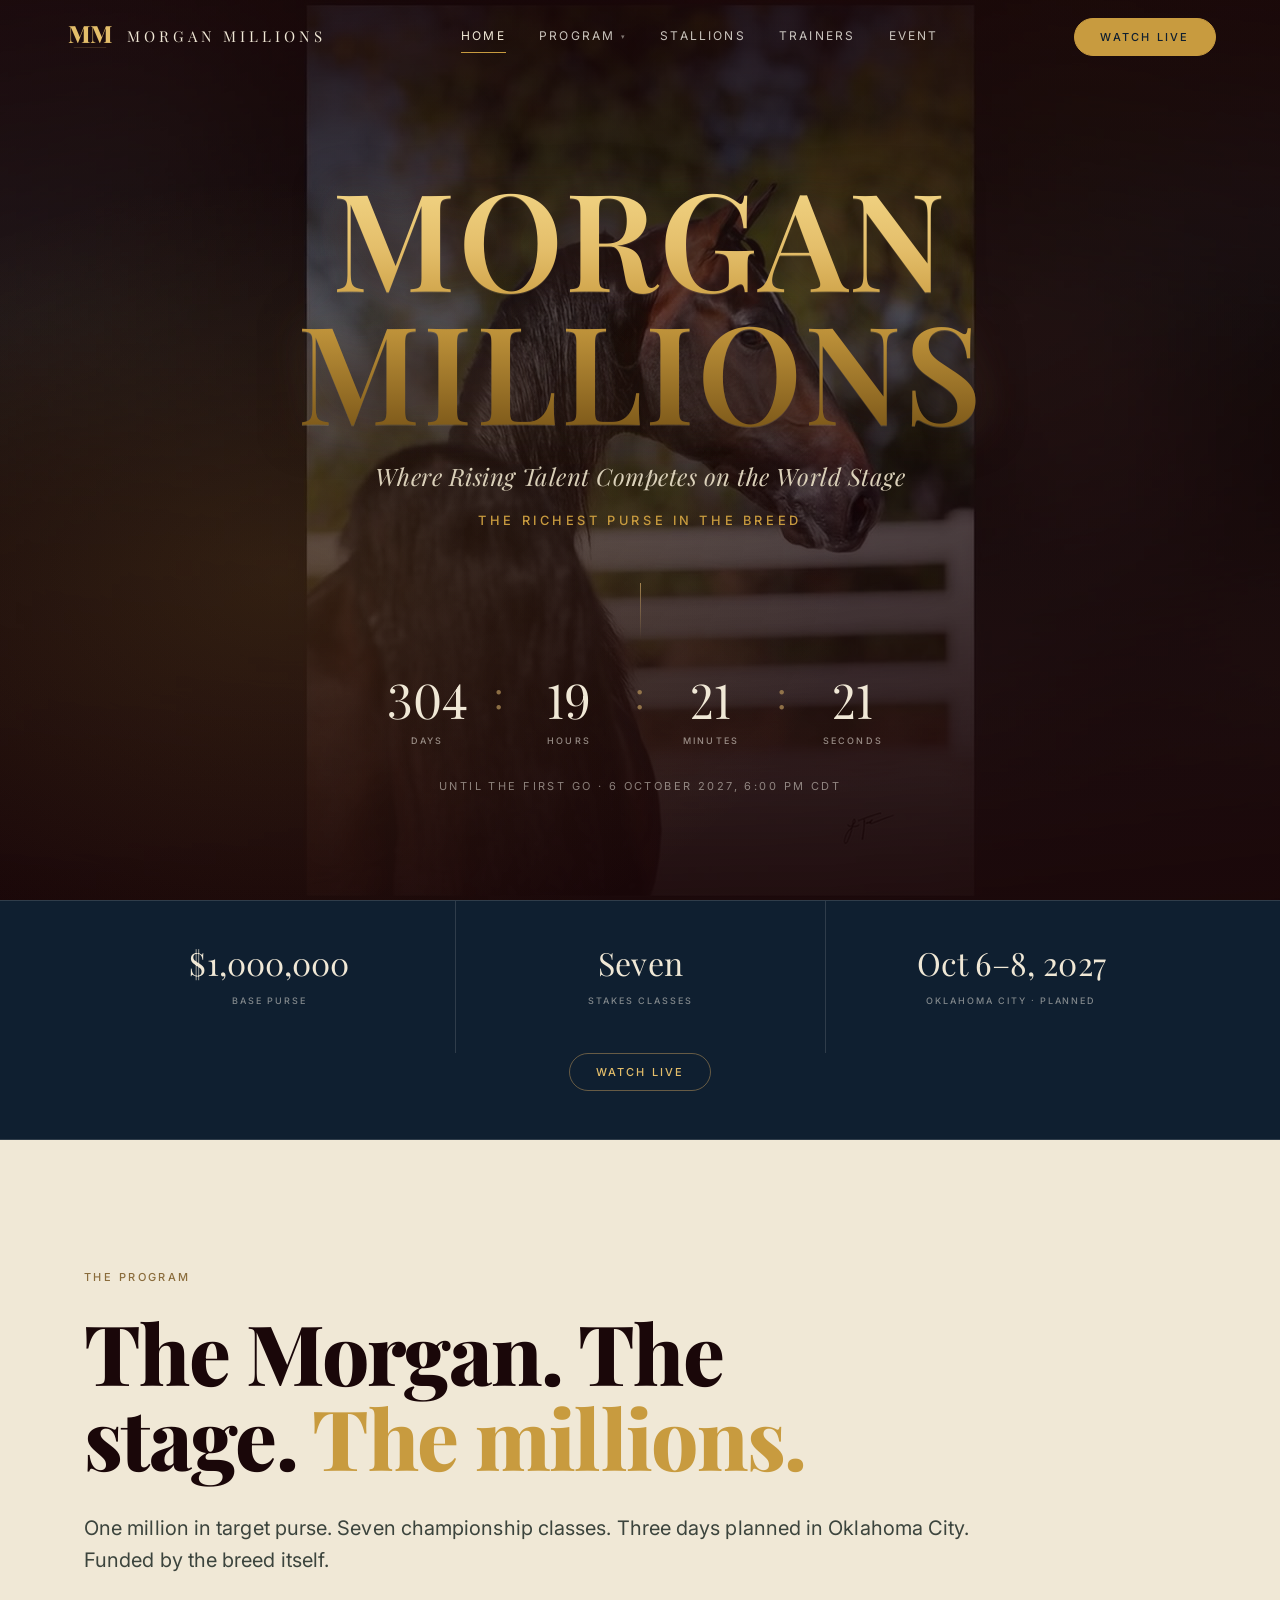
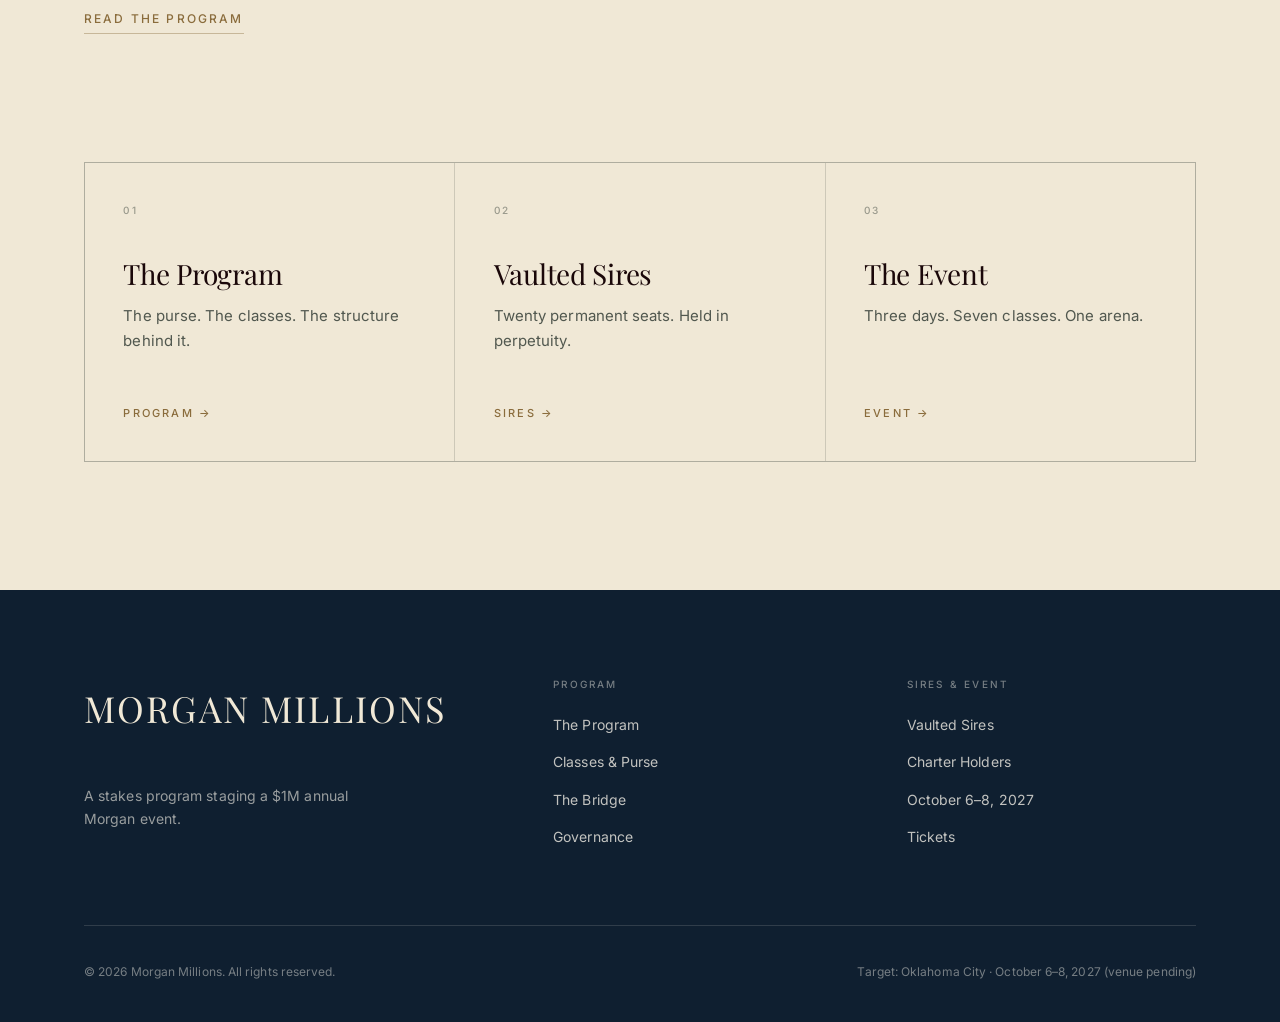
==== commit cc487537: "Add Claim a Seat inquiry page with mailto form" ====
--- a/index.html
+++ b/index.html
@@ -17,7 +17,7 @@
 <meta http-equiv="Cache-Control" content="no-cache, no-store, must-revalidate">
 <meta http-equiv="Pragma" content="no-cache">
 <meta http-equiv="Expires" content="0">
-<link rel="stylesheet" href="assets/css/style.css?v=2026080138">
+<link rel="stylesheet" href="assets/css/style.css?v=2026080139">
 </head>
 <body>
 <a class="skip-link" href="#main">Skip to content</a>
@@ -211,6 +211,6 @@
     </div>
   </div>
 </footer>
-<script src="assets/js/site.js?v=2026080138" defer></script>
+<script src="assets/js/site.js?v=2026080139" defer></script>
 </body>
 </html>
--- a/assets/css/style.css
+++ b/assets/css/style.css
@@ -2001,3 +2001,249 @@
   .sh-ticker__inner { animation-duration: 7s; }
   .sh-ticker--bottom .sh-ticker__inner { animation-duration: 9s; }
 }
+
+/* ============================================================
+   CLAIM A SEAT — inquiry form styles (terminal-aesthetic)
+   ============================================================ */
+.claim-hero {
+  background: #050912;
+  color: #F5EFE1;
+  padding: 5.5rem 0 3.5rem;
+  position: relative;
+  border-bottom: 1px solid rgba(200,155,63,0.2);
+}
+.claim-hero__inner { max-width: 1100px; margin: 0 auto; padding: 0 clamp(1.5rem, 5vw, 5rem); }
+.claim-hero__eyebrow {
+  font-family: 'JetBrains Mono', ui-monospace, monospace;
+  font-size: 0.7rem;
+  letter-spacing: 0.28em;
+  text-transform: uppercase;
+  color: #E8B856;
+  margin-bottom: 1.25rem;
+  display: inline-flex; gap: 0.6rem; align-items: center;
+}
+.claim-hero__dot {
+  width: 8px; height: 8px; border-radius: 50%;
+  background: #4ade80;
+  box-shadow: 0 0 12px rgba(74,222,128,0.7);
+  animation: sh-pulse 1.4s ease-in-out infinite;
+}
+.claim-hero__title {
+  font-family: 'Archivo Black', 'Playfair Display', serif;
+  font-size: clamp(2.4rem, 5.5vw, 4.6rem);
+  line-height: 1;
+  color: #F5EFE1;
+  letter-spacing: -0.02em;
+  margin-bottom: 1.25rem;
+  text-transform: uppercase;
+}
+.claim-hero__title em {
+  display: block;
+  font-family: 'Playfair Display', serif;
+  font-style: italic;
+  font-weight: 500;
+  color: #C89B3F;
+  text-transform: none;
+  font-size: 0.7em;
+  margin-top: 0.3rem;
+  letter-spacing: -0.01em;
+}
+.claim-hero__lede {
+  font-family: 'Inter', system-ui, sans-serif;
+  font-size: clamp(1.05rem, 1.4vw, 1.2rem);
+  line-height: 1.55;
+  color: rgba(245,239,225,0.82);
+  max-width: 640px;
+  margin-bottom: 2rem;
+}
+.claim-facts {
+  display: grid;
+  grid-template-columns: repeat(4, 1fr);
+  gap: 0;
+  border-top: 1px solid rgba(200,155,63,0.22);
+  border-bottom: 1px solid rgba(200,155,63,0.22);
+  margin-top: 2rem;
+}
+.claim-fact {
+  padding: 1.1rem 1.35rem;
+  border-right: 1px solid rgba(200,155,63,0.15);
+  font-family: 'JetBrains Mono', ui-monospace, monospace;
+}
+.claim-fact:last-child { border-right: none; }
+.claim-fact .k {
+  font-size: 0.6rem;
+  letter-spacing: 0.2em;
+  text-transform: uppercase;
+  color: rgba(245,239,225,0.5);
+  margin-bottom: 0.4rem;
+}
+.claim-fact .v {
+  font-size: 1.15rem;
+  font-weight: 700;
+  color: #E8B856;
+  letter-spacing: -0.01em;
+  font-variant-numeric: tabular-nums;
+}
+.claim-fact .v.green { color: #4ade80; }
+.claim-fact .v.small { font-size: 0.95rem; color: rgba(245,239,225,0.9); font-weight: 500; }
+
+.claim-body {
+  background: #F7F6F2;
+  padding: 4rem 0 5rem;
+}
+.claim-body__inner {
+  max-width: 1100px; margin: 0 auto;
+  padding: 0 clamp(1.5rem, 5vw, 5rem);
+  display: grid;
+  grid-template-columns: 1fr 1fr;
+  gap: 4rem;
+  align-items: start;
+}
+.claim-body__col h2 {
+  font-family: 'Playfair Display', serif;
+  font-size: clamp(1.6rem, 2.4vw, 2.1rem);
+  line-height: 1.15;
+  color: #28251D;
+  margin-bottom: 1.25rem;
+  letter-spacing: -0.015em;
+}
+.claim-body__col h3 {
+  font-family: 'JetBrains Mono', ui-monospace, monospace;
+  font-size: 0.72rem;
+  letter-spacing: 0.22em;
+  text-transform: uppercase;
+  color: #7A6423;
+  margin: 2rem 0 0.85rem;
+}
+.claim-body__col p { color: #3d382c; line-height: 1.65; margin-bottom: 1rem; }
+.claim-list { list-style: none; padding: 0; margin: 0.5rem 0 0; }
+.claim-list li {
+  padding: 0.55rem 0 0.55rem 1.4rem;
+  position: relative;
+  border-bottom: 1px solid rgba(200,155,63,0.15);
+  color: #3d382c;
+  font-size: 0.98rem;
+  line-height: 1.5;
+}
+.claim-list li::before {
+  content: "▸";
+  color: #C89B3F;
+  position: absolute;
+  left: 0.15rem;
+  top: 0.55rem;
+  font-family: 'JetBrains Mono', monospace;
+  font-size: 0.85rem;
+}
+.claim-list li:last-child { border-bottom: none; }
+
+/* Form */
+.claim-form {
+  background: #050912;
+  color: #F5EFE1;
+  padding: 2.25rem 2rem;
+  border: 1px solid rgba(200,155,63,0.35);
+  position: relative;
+}
+.claim-form::before {
+  content: "SEAT_INQUIRY.form";
+  position: absolute;
+  top: -8px; left: 1.2rem;
+  font-family: 'JetBrains Mono', monospace;
+  font-size: 0.58rem;
+  letter-spacing: 0.2em;
+  color: #E8B856;
+  background: #050912;
+  padding: 0 0.55rem;
+}
+.claim-form h2 {
+  font-family: 'Archivo Black', sans-serif;
+  font-size: 1.4rem;
+  color: #F5EFE1;
+  margin-bottom: 0.35rem;
+  text-transform: uppercase;
+  letter-spacing: 0.01em;
+}
+.claim-form__sub {
+  font-family: 'JetBrains Mono', monospace;
+  font-size: 0.72rem;
+  letter-spacing: 0.15em;
+  text-transform: uppercase;
+  color: rgba(245,239,225,0.6);
+  margin-bottom: 1.75rem;
+}
+.claim-field { margin-bottom: 1.15rem; }
+.claim-field label {
+  display: block;
+  font-family: 'JetBrains Mono', monospace;
+  font-size: 0.62rem;
+  letter-spacing: 0.2em;
+  text-transform: uppercase;
+  color: rgba(245,239,225,0.62);
+  margin-bottom: 0.4rem;
+}
+.claim-field input,
+.claim-field textarea,
+.claim-field select {
+  width: 100%;
+  background: rgba(2,5,9,0.7);
+  border: 1px solid rgba(200,155,63,0.28);
+  color: #F5EFE1;
+  padding: 0.75rem 0.9rem;
+  font-family: 'Inter', system-ui, sans-serif;
+  font-size: 0.95rem;
+  border-radius: 0;
+  outline: none;
+  transition: border-color 160ms ease, box-shadow 160ms ease;
+}
+.claim-field textarea { min-height: 120px; resize: vertical; font-family: 'Inter', system-ui, sans-serif; }
+.claim-field input:focus,
+.claim-field textarea:focus,
+.claim-field select:focus {
+  border-color: #E8B856;
+  box-shadow: 0 0 0 2px rgba(232,184,86,0.18);
+}
+.claim-field input::placeholder,
+.claim-field textarea::placeholder { color: rgba(245,239,225,0.35); }
+.claim-form__submit {
+  display: inline-flex; align-items: center; gap: 0.6rem;
+  background: #E8B856;
+  color: #050912;
+  border: 1px solid #E8B856;
+  padding: 0.85rem 1.5rem;
+  font-family: 'JetBrains Mono', monospace;
+  font-size: 0.75rem;
+  font-weight: 700;
+  letter-spacing: 0.15em;
+  text-transform: uppercase;
+  cursor: pointer;
+  transition: background 160ms ease, transform 100ms ease;
+  margin-top: 0.75rem;
+  width: 100%;
+  justify-content: center;
+}
+.claim-form__submit:hover { background: #C89B3F; }
+.claim-form__submit:active { transform: translateY(1px); }
+.claim-form__note {
+  font-family: 'JetBrains Mono', monospace;
+  font-size: 0.58rem;
+  letter-spacing: 0.15em;
+  text-transform: uppercase;
+  color: rgba(245,239,225,0.5);
+  margin-top: 1rem;
+  text-align: center;
+}
+.claim-form__note a { color: #E8B856; text-decoration: none; }
+.claim-form__note a:hover { text-decoration: underline; }
+
+@media (max-width: 900px) {
+  .claim-body__inner { grid-template-columns: 1fr; gap: 2.5rem; }
+  .claim-facts { grid-template-columns: repeat(2, 1fr); }
+  .claim-fact:nth-child(2) { border-right: none; }
+  .claim-fact:nth-child(1), .claim-fact:nth-child(2) { border-bottom: 1px solid rgba(200,155,63,0.15); }
+}
+@media (max-width: 520px) {
+  .claim-hero { padding: 4rem 0 2.5rem; }
+  .claim-facts { grid-template-columns: 1fr; }
+  .claim-fact { border-right: none; border-bottom: 1px solid rgba(200,155,63,0.15); }
+  .claim-fact:last-child { border-bottom: none; }
+}
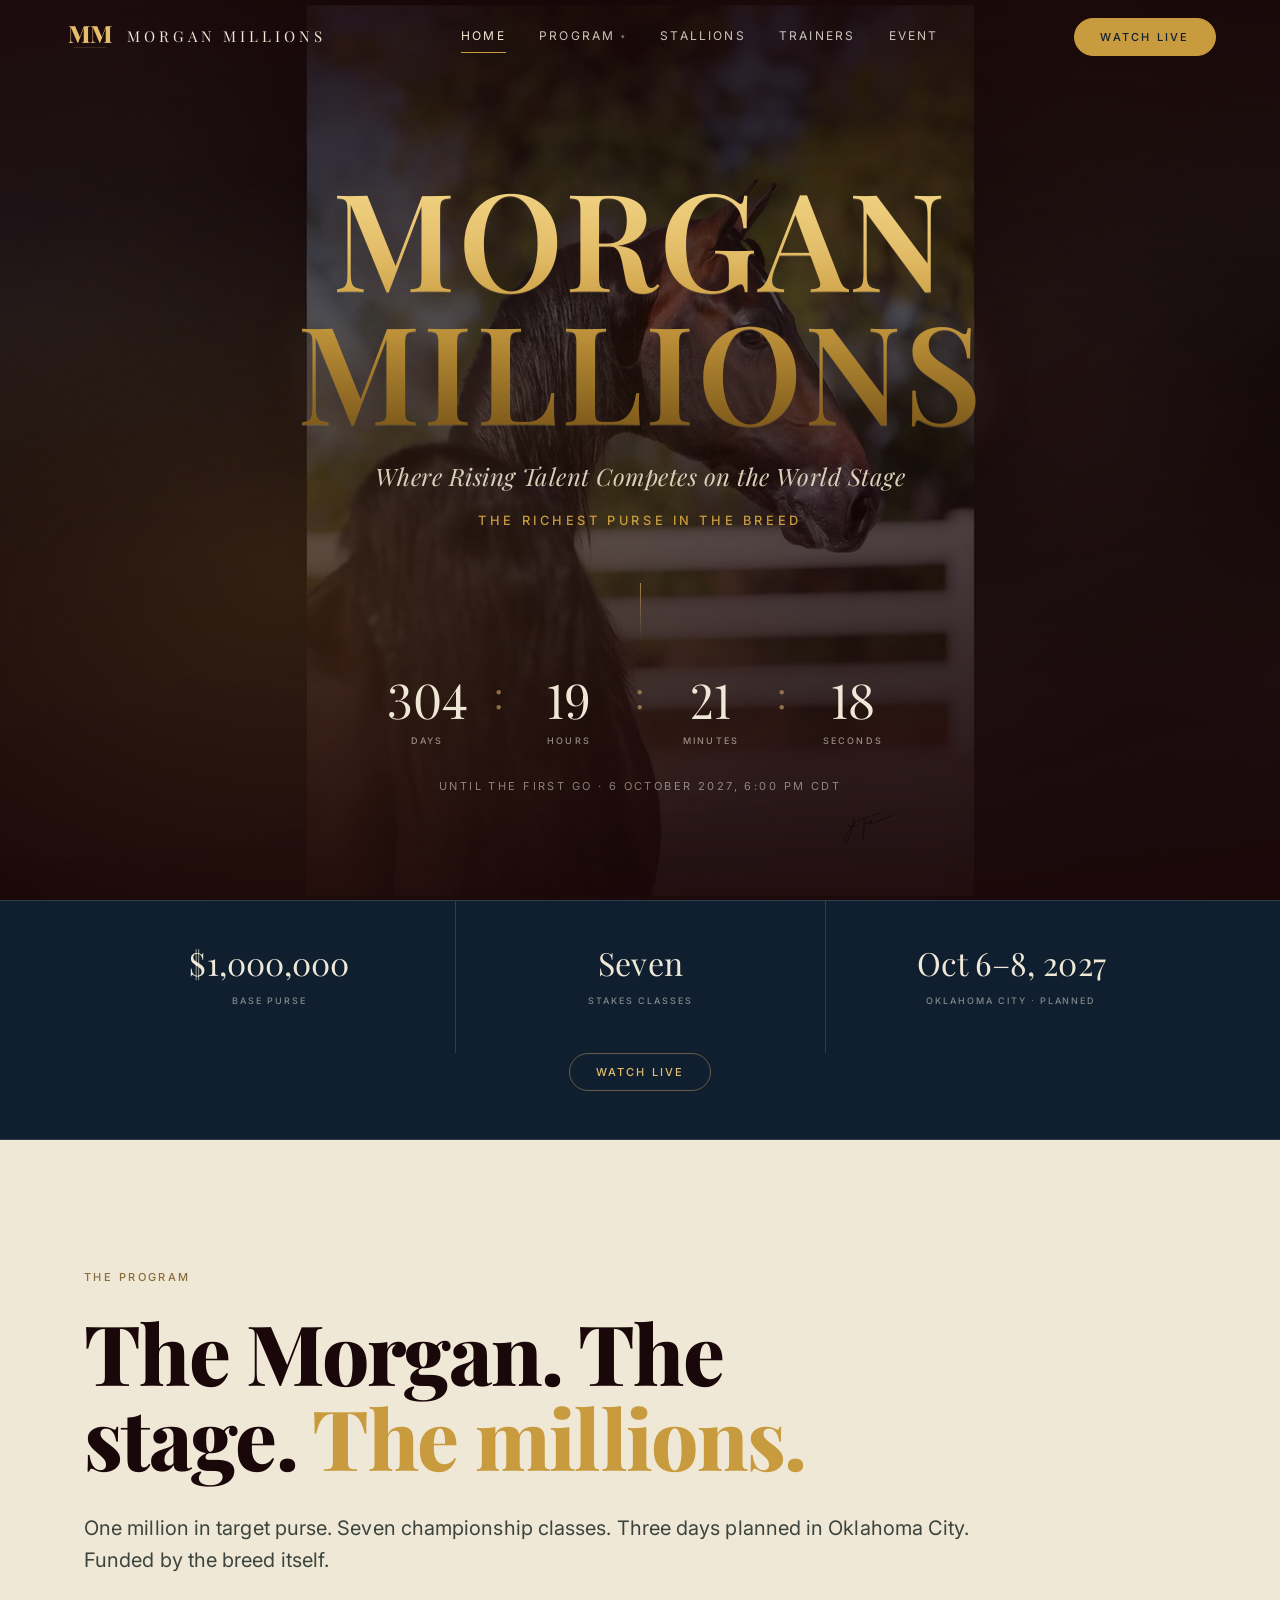
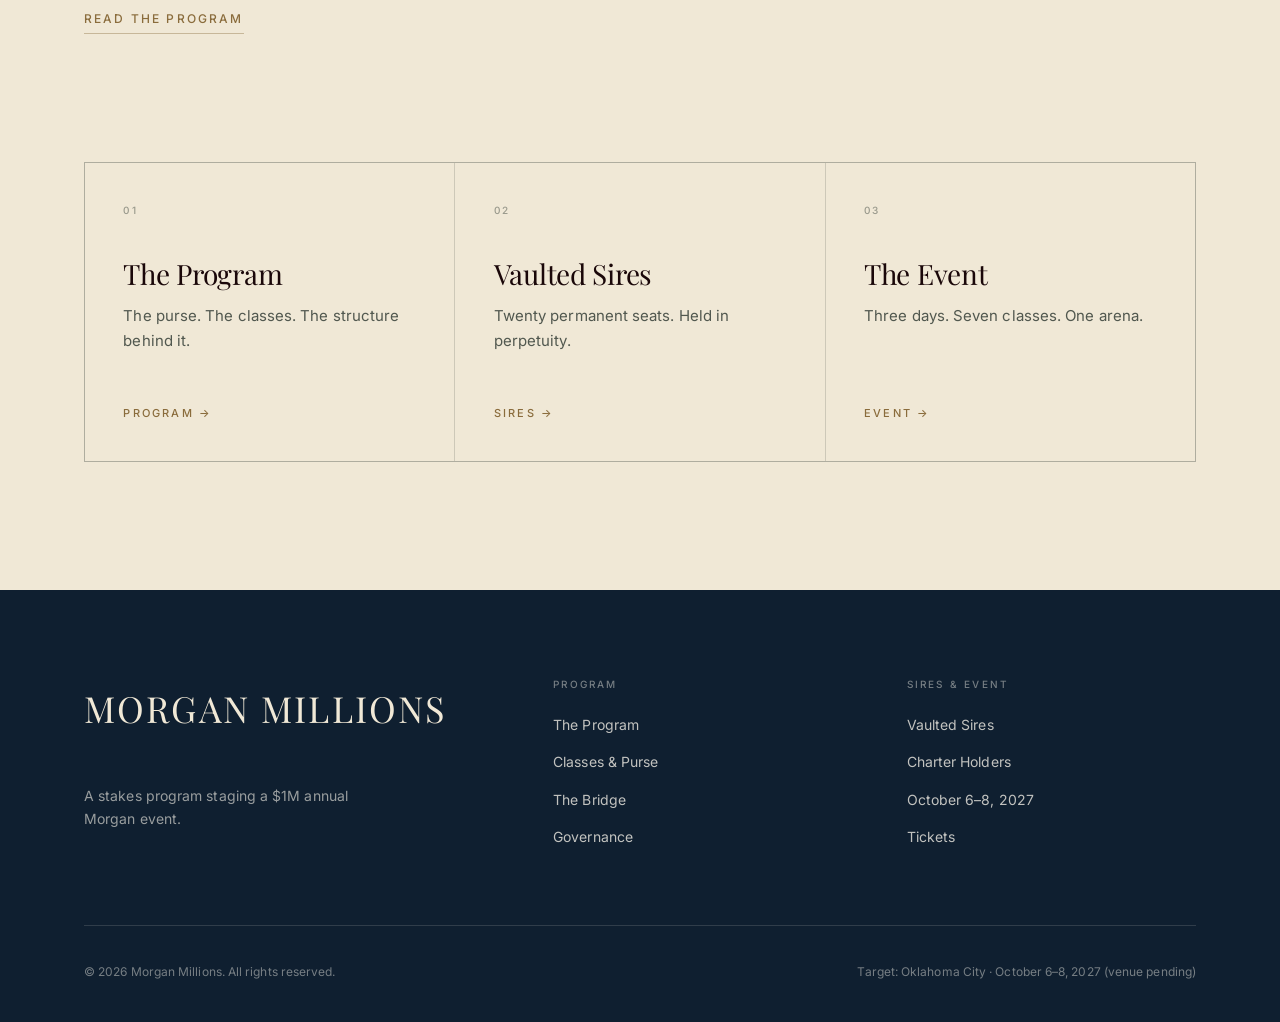
==== commit a59be0ed: "Trim 'and they dont come open often' from Claim a Seat lede" ====
--- a/index.html
+++ b/index.html
@@ -17,7 +17,7 @@
 <meta http-equiv="Cache-Control" content="no-cache, no-store, must-revalidate">
 <meta http-equiv="Pragma" content="no-cache">
 <meta http-equiv="Expires" content="0">
-<link rel="stylesheet" href="assets/css/style.css?v=2026080139">
+<link rel="stylesheet" href="assets/css/style.css?v=2026080140">
 </head>
 <body>
 <a class="skip-link" href="#main">Skip to content</a>
@@ -211,6 +211,6 @@
     </div>
   </div>
 </footer>
-<script src="assets/js/site.js?v=2026080139" defer></script>
+<script src="assets/js/site.js?v=2026080140" defer></script>
 </body>
 </html>
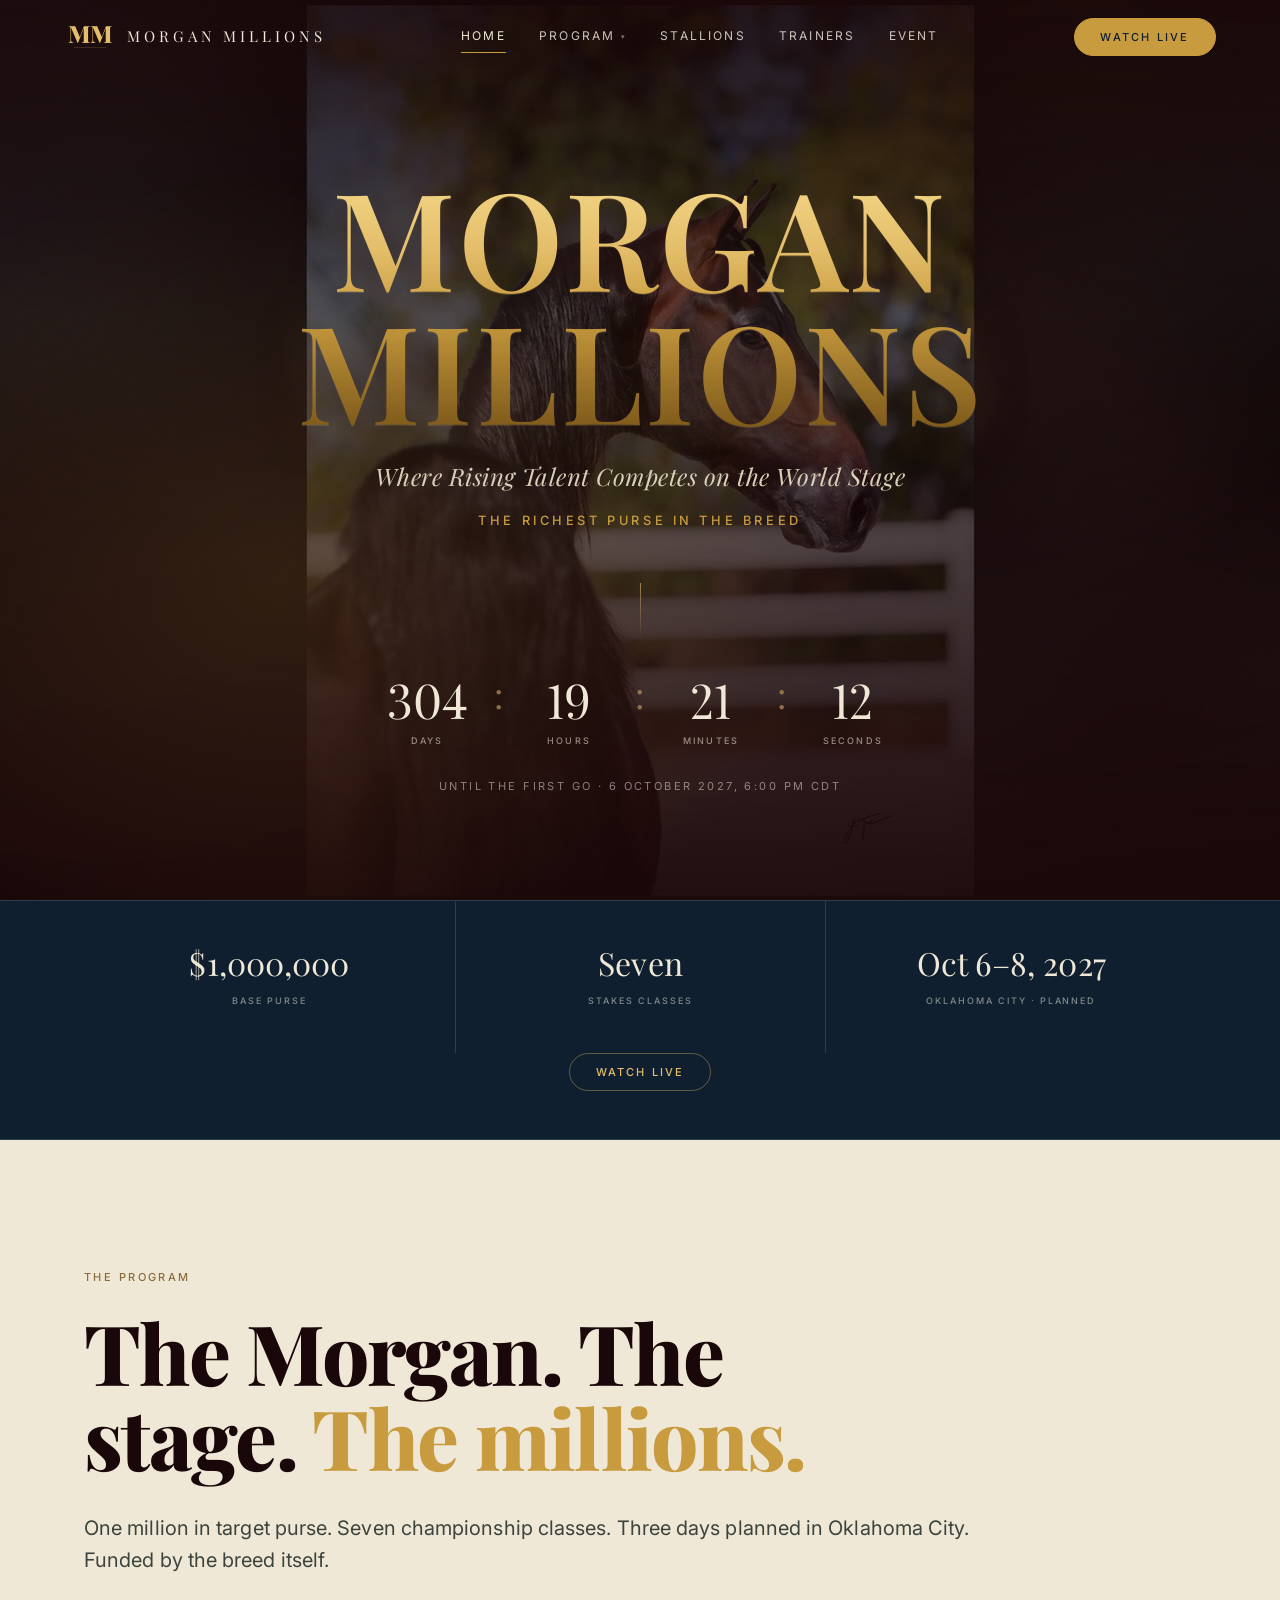
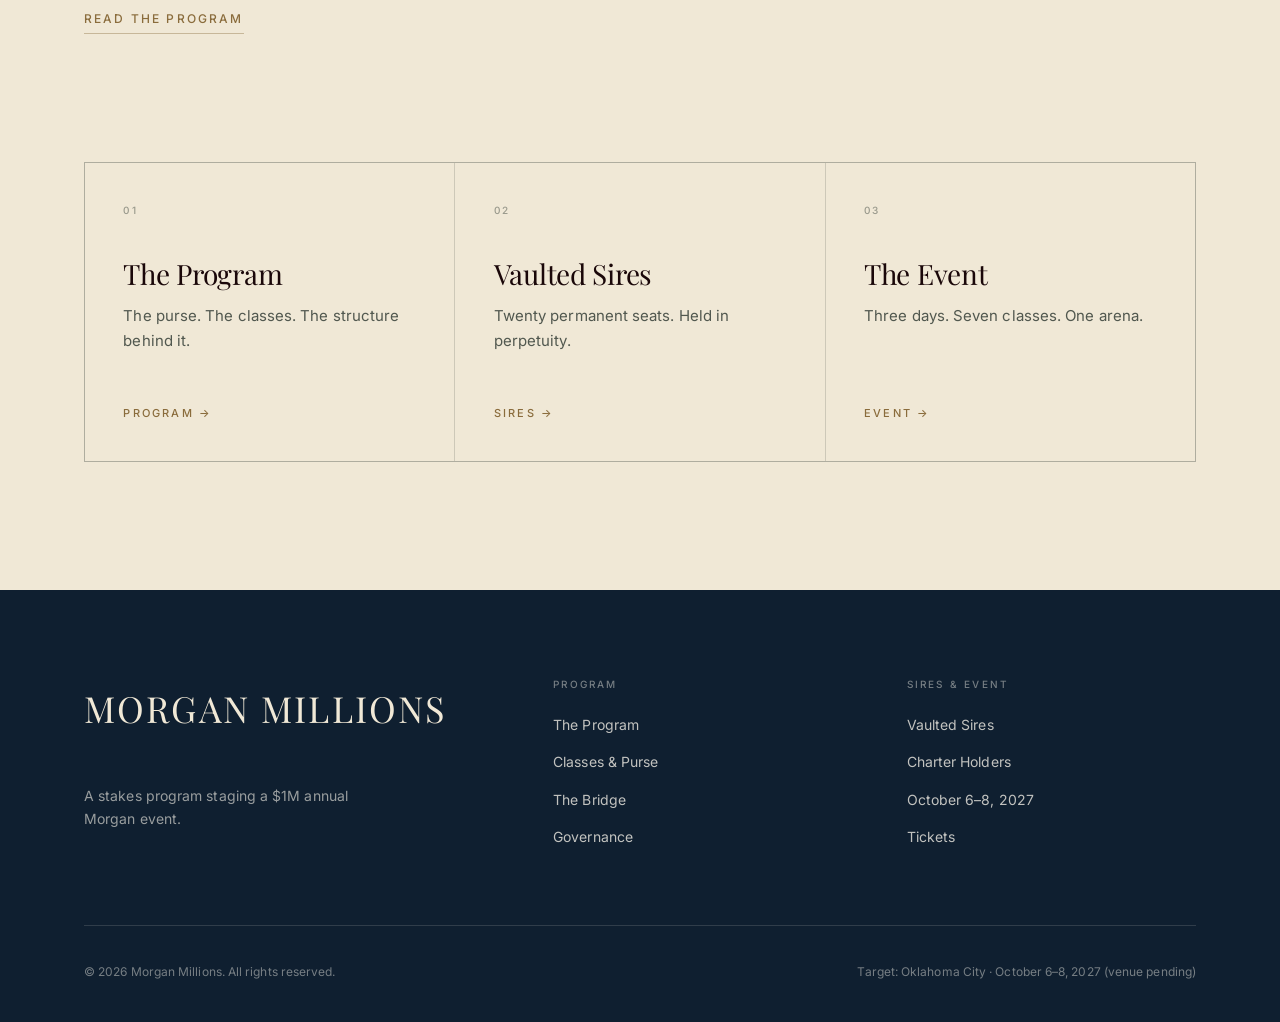
==== commit 52c07954: "Trim 'seat can pay for itself' phrase from Claim a Seat" ====
--- a/index.html
+++ b/index.html
@@ -17,7 +17,7 @@
 <meta http-equiv="Cache-Control" content="no-cache, no-store, must-revalidate">
 <meta http-equiv="Pragma" content="no-cache">
 <meta http-equiv="Expires" content="0">
-<link rel="stylesheet" href="assets/css/style.css?v=2026080140">
+<link rel="stylesheet" href="assets/css/style.css?v=2026080141">
 </head>
 <body>
 <a class="skip-link" href="#main">Skip to content</a>
@@ -211,6 +211,6 @@
     </div>
   </div>
 </footer>
-<script src="assets/js/site.js?v=2026080140" defer></script>
+<script src="assets/js/site.js?v=2026080141" defer></script>
 </body>
 </html>
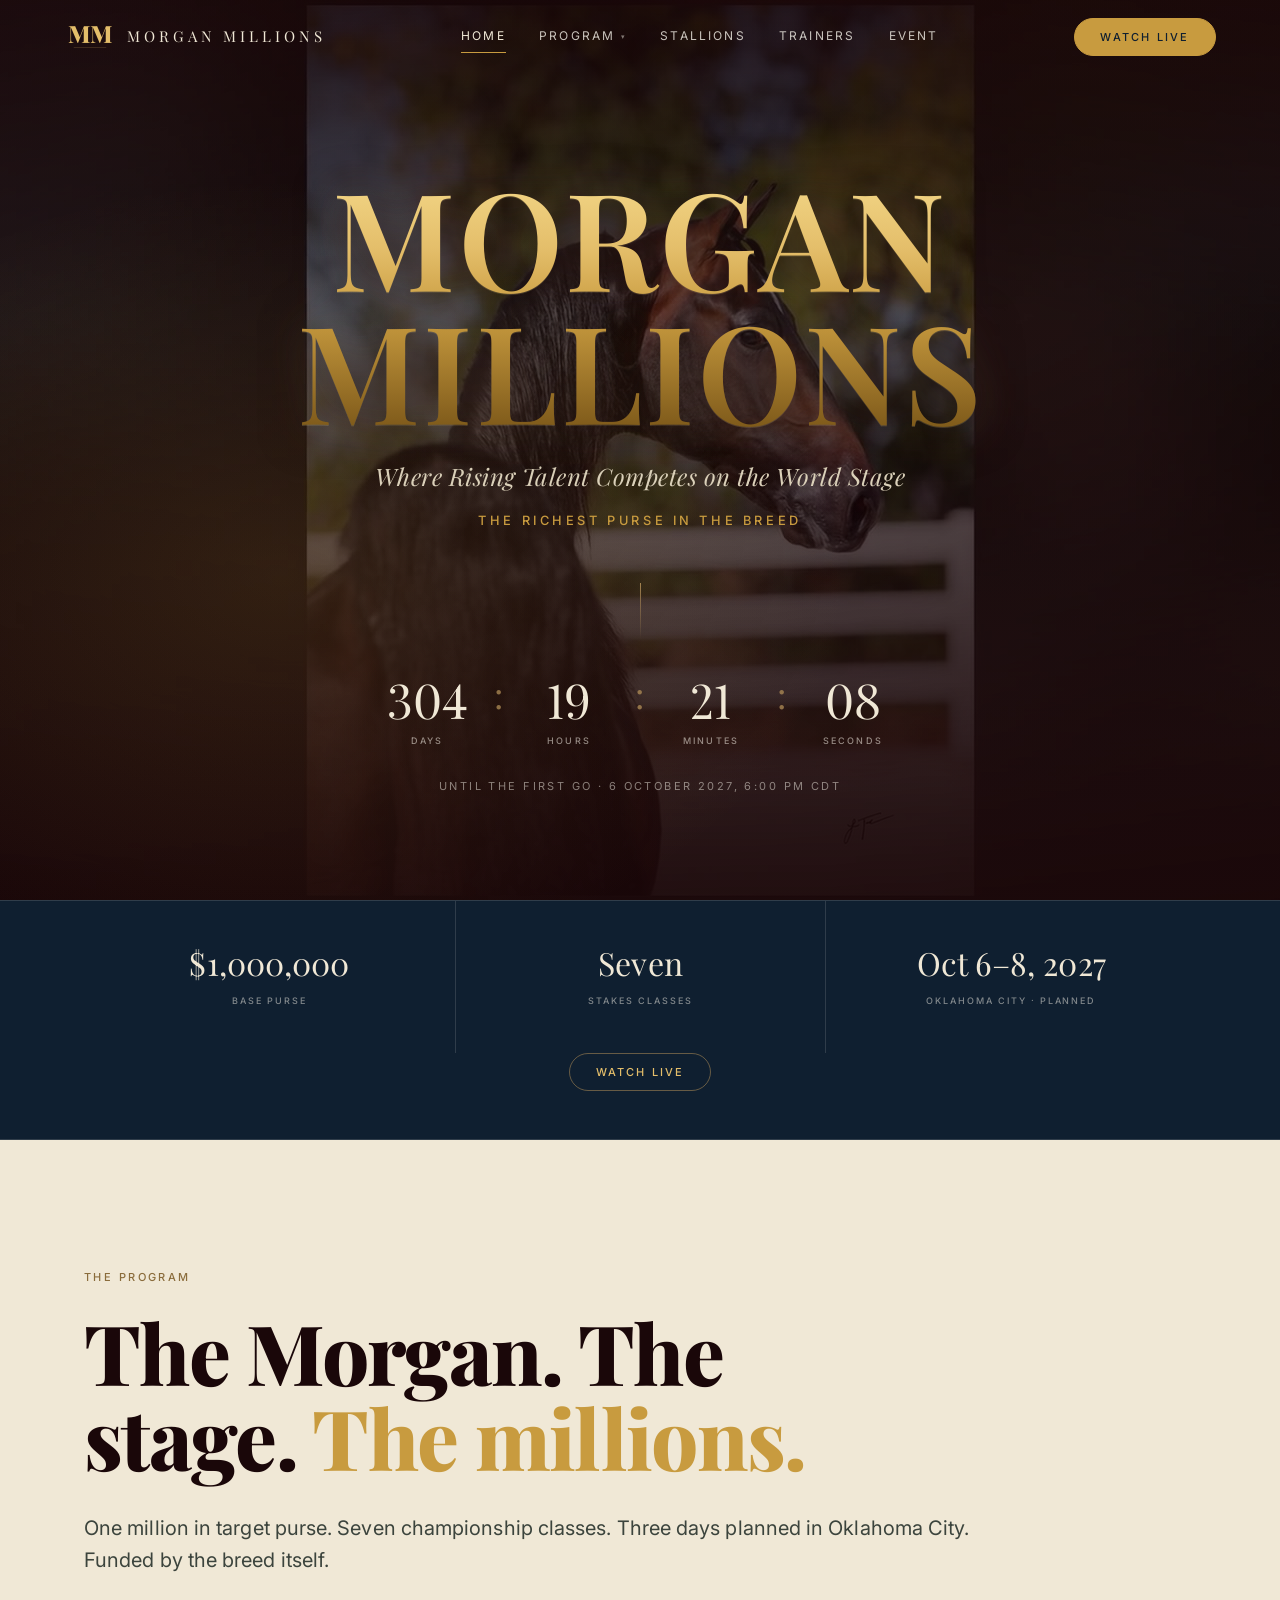
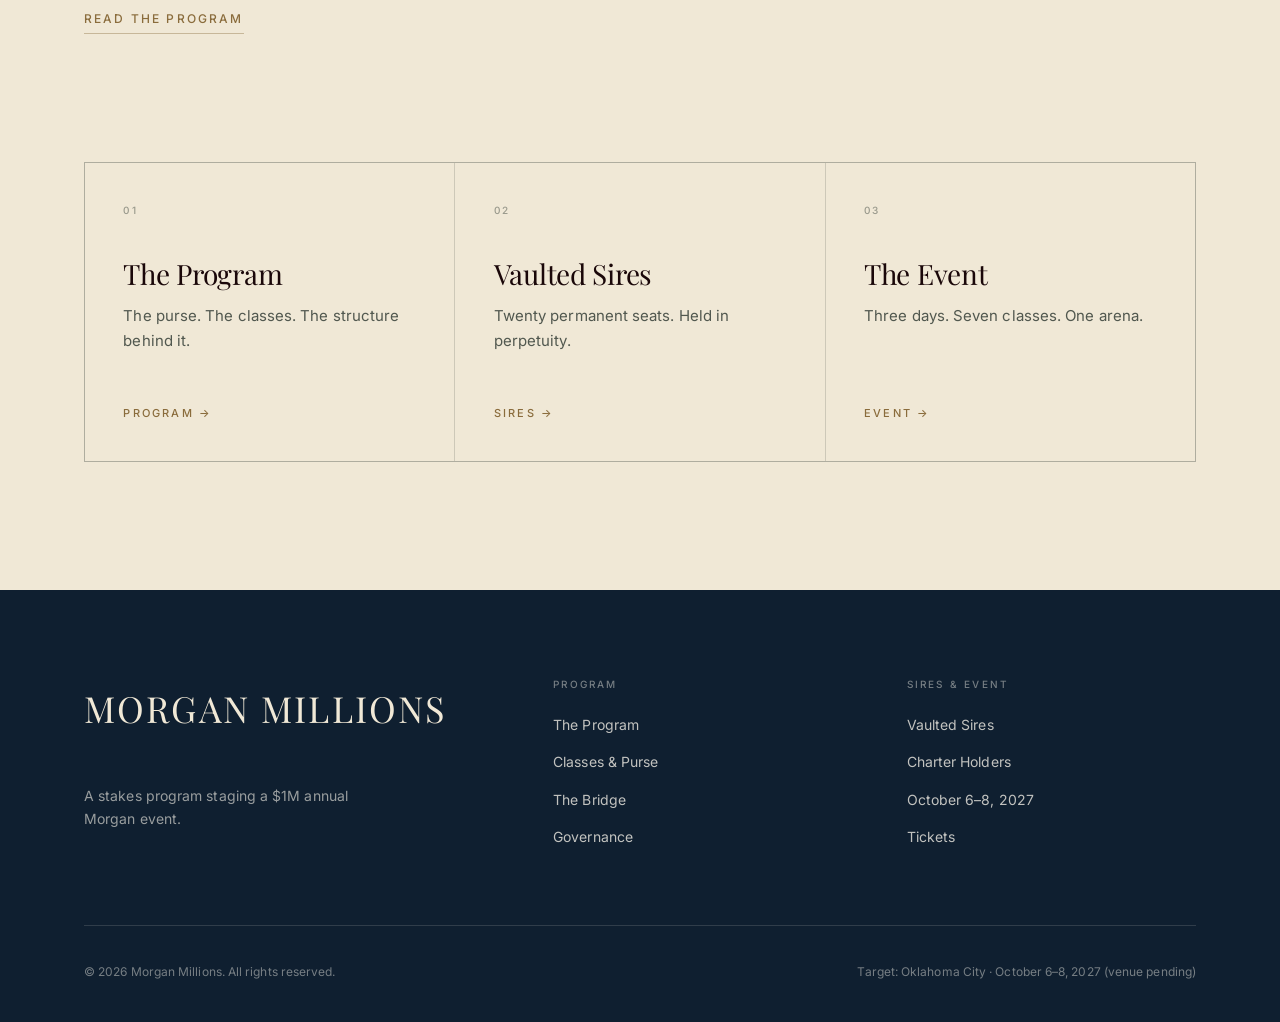
==== commit 9f41aa4c: "Replace mailto with Formspree POST + success/error UI" ====
--- a/index.html
+++ b/index.html
@@ -17,7 +17,7 @@
 <meta http-equiv="Cache-Control" content="no-cache, no-store, must-revalidate">
 <meta http-equiv="Pragma" content="no-cache">
 <meta http-equiv="Expires" content="0">
-<link rel="stylesheet" href="assets/css/style.css?v=2026080141">
+<link rel="stylesheet" href="assets/css/style.css?v=2026080142">
 </head>
 <body>
 <a class="skip-link" href="#main">Skip to content</a>
@@ -211,6 +211,6 @@
     </div>
   </div>
 </footer>
-<script src="assets/js/site.js?v=2026080141" defer></script>
+<script src="assets/js/site.js?v=2026080142" defer></script>
 </body>
 </html>
--- a/assets/css/style.css
+++ b/assets/css/style.css
@@ -2235,6 +2235,54 @@
 .claim-form__note a { color: #E8B856; text-decoration: none; }
 .claim-form__note a:hover { text-decoration: underline; }
 
+.claim-form__success {
+  background: #050912;
+  color: #F5EFE1;
+  padding: 3rem 2rem;
+  border: 1px solid rgba(74,222,128,0.4);
+  position: relative;
+  text-align: center;
+}
+.claim-form__success::before {
+  content: "";
+  position: absolute;
+  top: -6px; left: -6px; right: -6px; bottom: -6px;
+  border: 1px solid rgba(74,222,128,0.15);
+  pointer-events: none;
+}
+.claim-form__success-code {
+  font-family: 'JetBrains Mono', ui-monospace, monospace;
+  font-size: 0.68rem;
+  letter-spacing: 0.28em;
+  color: #4ade80;
+  margin-bottom: 1.15rem;
+  display: inline-flex;
+  gap: 0.5rem;
+  align-items: center;
+}
+.claim-form__success-code::before {
+  content: "";
+  width: 8px; height: 8px; border-radius: 50%;
+  background: #4ade80;
+  box-shadow: 0 0 12px rgba(74,222,128,0.8);
+  animation: sh-pulse 1.4s ease-in-out infinite;
+}
+.claim-form__success-title {
+  font-family: 'Archivo Black', sans-serif;
+  font-size: 1.6rem;
+  color: #F5EFE1;
+  text-transform: uppercase;
+  margin-bottom: 0.9rem;
+}
+.claim-form__success-body {
+  font-family: 'Inter', system-ui, sans-serif;
+  font-size: 0.95rem;
+  line-height: 1.55;
+  color: rgba(245,239,225,0.75);
+  max-width: 360px;
+  margin: 0 auto;
+}
+
 @media (max-width: 900px) {
   .claim-body__inner { grid-template-columns: 1fr; gap: 2.5rem; }
   .claim-facts { grid-template-columns: repeat(2, 1fr); }
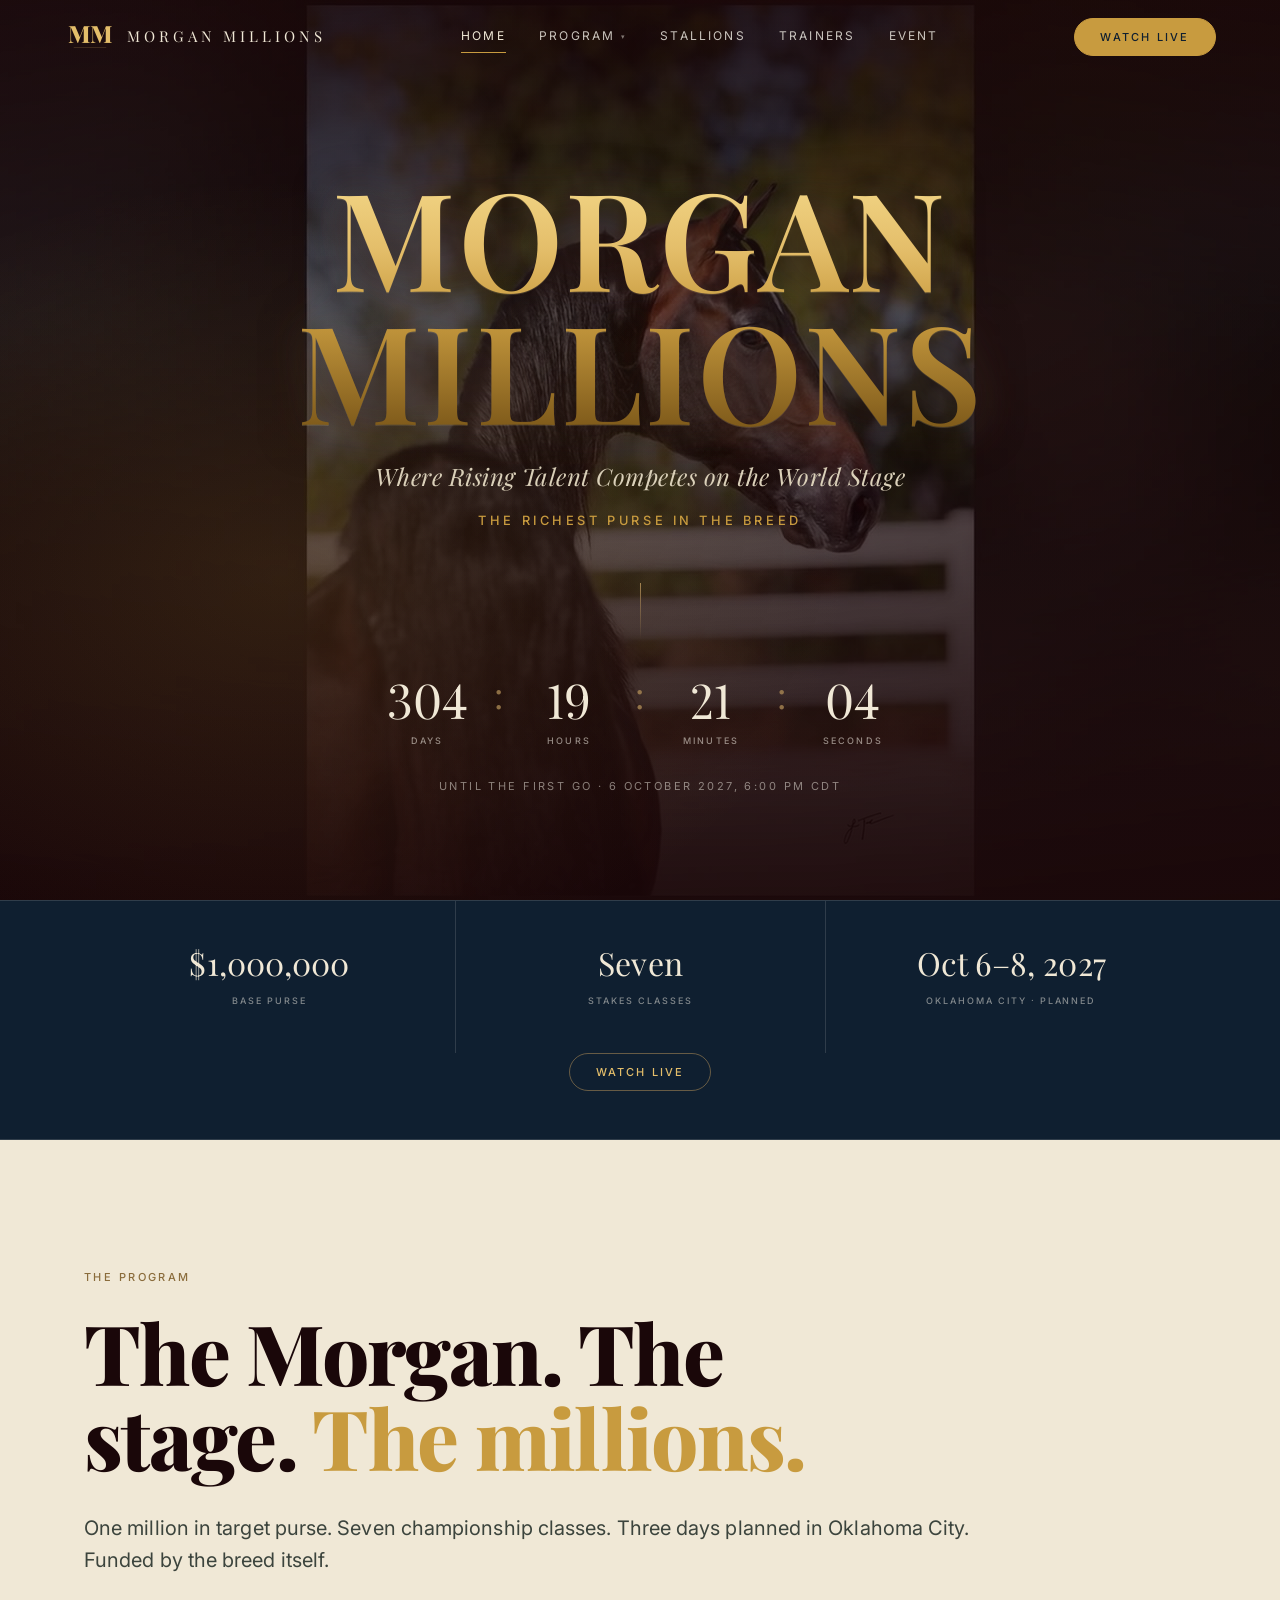
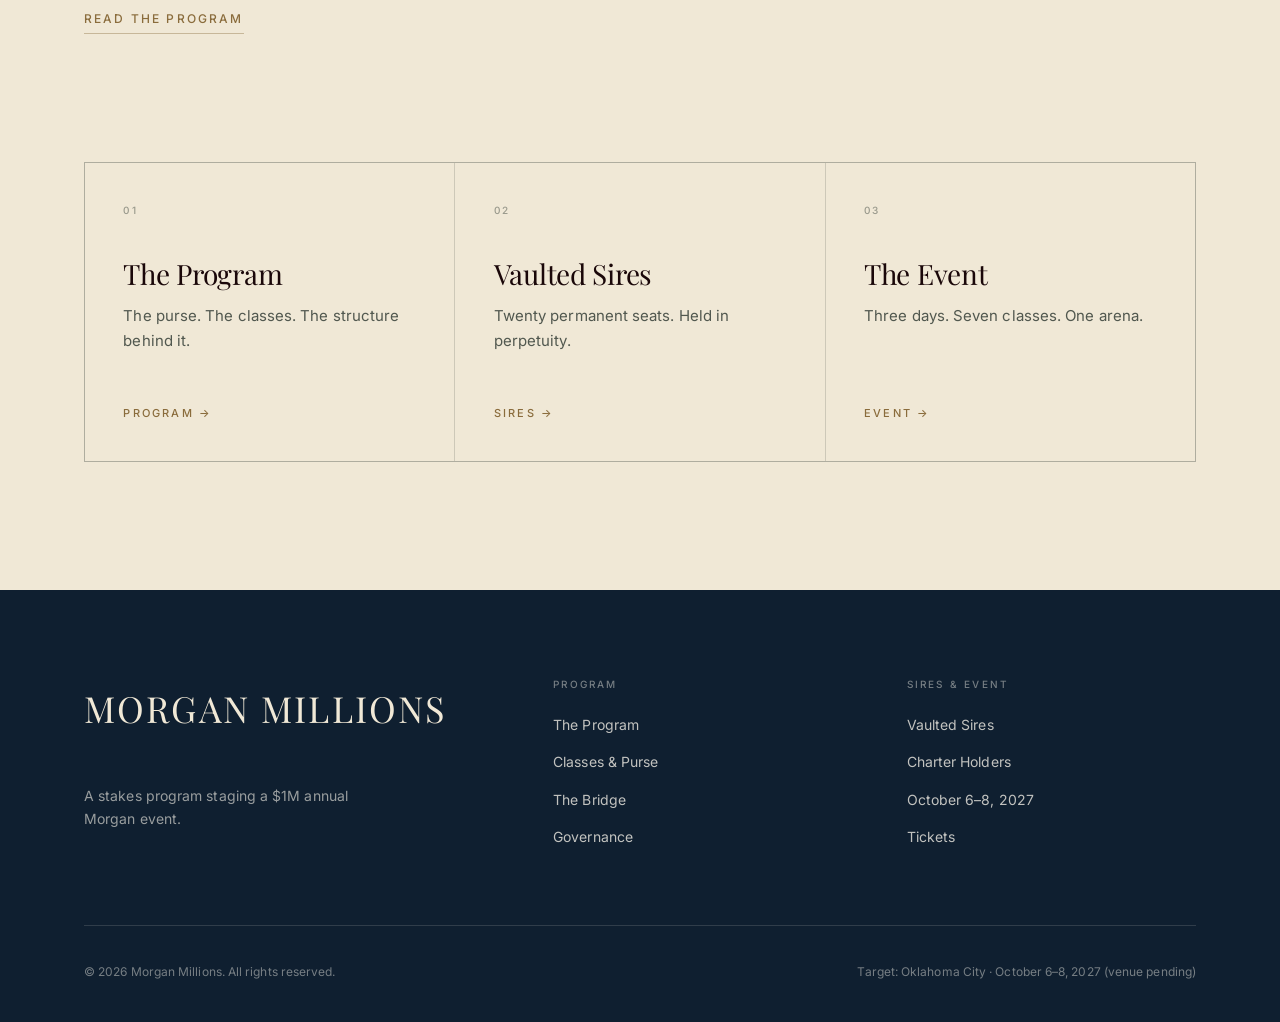
==== commit 5fc41a71: "Swap Event hero to bronze Morgan statue photo" ====
--- a/index.html
+++ b/index.html
@@ -17,7 +17,7 @@
 <meta http-equiv="Cache-Control" content="no-cache, no-store, must-revalidate">
 <meta http-equiv="Pragma" content="no-cache">
 <meta http-equiv="Expires" content="0">
-<link rel="stylesheet" href="assets/css/style.css?v=2026080142">
+<link rel="stylesheet" href="assets/css/style.css?v=2026080343">
 </head>
 <body>
 <a class="skip-link" href="#main">Skip to content</a>
@@ -211,6 +211,6 @@
     </div>
   </div>
 </footer>
-<script src="assets/js/site.js?v=2026080142" defer></script>
+<script src="assets/js/site.js?v=2026080343" defer></script>
 </body>
 </html>
--- a/assets/css/style.css
+++ b/assets/css/style.css
@@ -2002,6 +2002,14 @@
   .sh-ticker--bottom .sh-ticker__inner { animation-duration: 9s; }
 }
 
+/* Event page — bronze statue hero positioning */
+.pagehero--bronze .pagehero__media img {
+  object-position: center 32%;
+}
+@media (max-width: 720px) {
+  .pagehero--bronze .pagehero__media img { object-position: center 28%; }
+}
+
 /* ============================================================
    CLAIM A SEAT — inquiry form styles (terminal-aesthetic)
    ============================================================ */
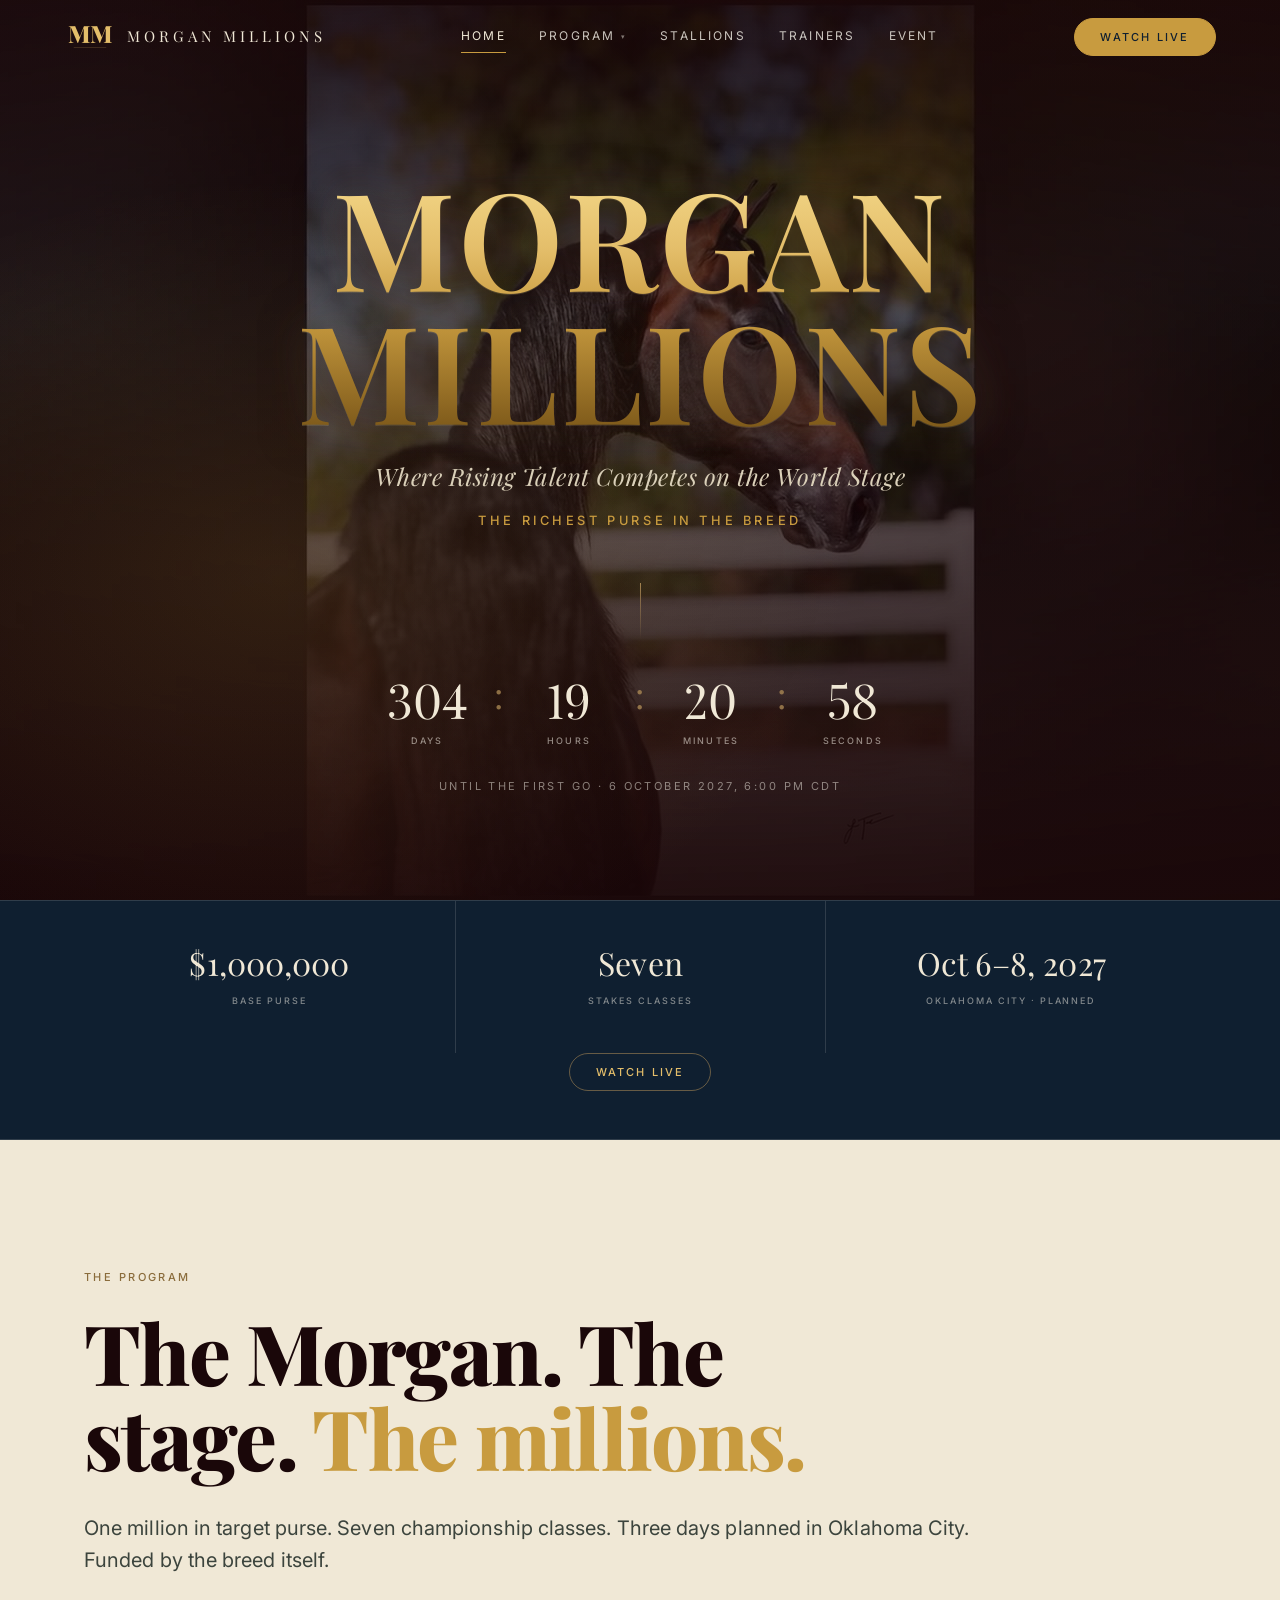
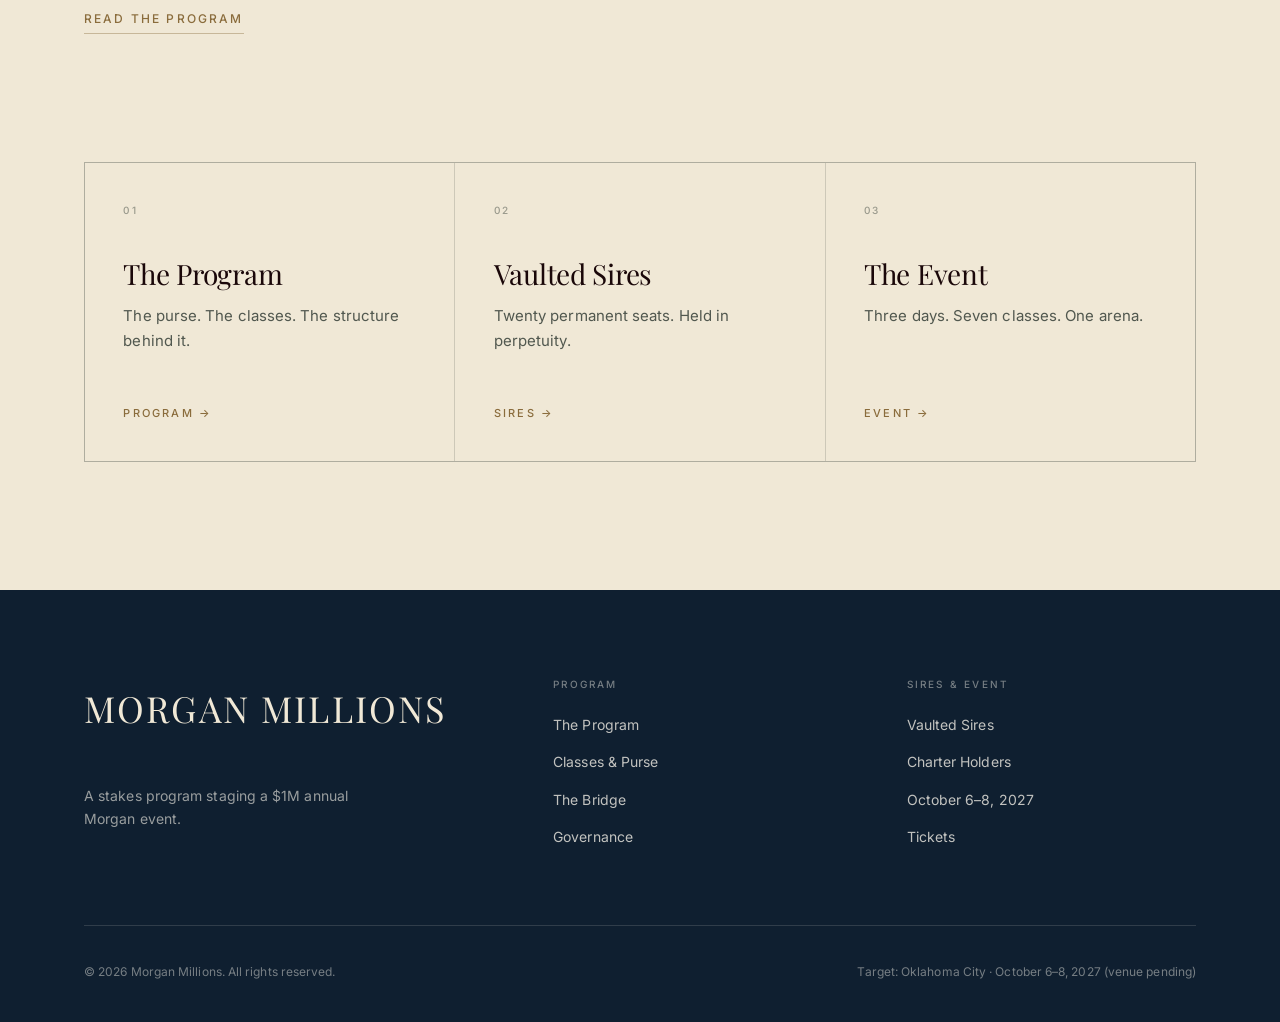
==== commit b979b516: "feat(classes): make purse figures clickable to reveal per-placing breakdown - 50K (2YO) and $100K (3" ====
--- a/index.html
+++ b/index.html
@@ -17,7 +17,7 @@
 <meta http-equiv="Cache-Control" content="no-cache, no-store, must-revalidate">
 <meta http-equiv="Pragma" content="no-cache">
 <meta http-equiv="Expires" content="0">
-<link rel="stylesheet" href="assets/css/style.css?v=2026080343">
+<link rel="stylesheet" href="assets/css/style.css?v=2026080401">
 </head>
 <body>
 <a class="skip-link" href="#main">Skip to content</a>
@@ -211,6 +211,6 @@
     </div>
   </div>
 </footer>
-<script src="assets/js/site.js?v=2026080343" defer></script>
+<script src="assets/js/site.js?v=2026080401" defer></script>
 </body>
 </html>
--- a/assets/css/style.css
+++ b/assets/css/style.css
@@ -732,6 +732,231 @@
   font-size: clamp(1.6rem, 2.8vw, 2.15rem);
   color: var(--brass-light);
   font-weight: 500;
+}
+
+/* ---------- Interactive purse buttons & placings panels ---------- */
+
+table.classes td.purse { padding-right: 0; }
+.purse-btn {
+  appearance: none;
+  background: transparent;
+  border: 0;
+  padding: 0.35rem 0.75rem 0.35rem 1rem;
+  margin: -0.35rem -0.75rem -0.35rem 0;
+  color: var(--brass-light);
+  font-family: var(--display);
+  font-size: inherit;
+  font-variant-numeric: tabular-nums;
+  cursor: pointer;
+  display: inline-flex;
+  align-items: baseline;
+  gap: 0.5rem;
+  border-radius: 4px;
+  transition: background-color 200ms ease, color 200ms ease;
+  text-align: right;
+  white-space: nowrap;
+}
+.purse-btn:hover,
+.purse-btn:focus-visible {
+  background: rgba(176, 141, 87, 0.14);
+  color: #f6e7c9;
+  outline: none;
+}
+.purse-btn:focus-visible {
+  box-shadow: 0 0 0 2px rgba(176, 141, 87, 0.55);
+}
+.purse-btn__caret {
+  display: inline-block;
+  font-size: 0.7em;
+  color: var(--brass);
+  transition: transform 220ms ease, color 220ms ease;
+  transform-origin: center;
+}
+.purse-btn[aria-expanded="true"] .purse-btn__caret {
+  transform: translateY(-2px) rotate(180deg);
+  color: var(--brass-light);
+}
+.purse-btn[aria-expanded="true"] {
+  background: rgba(176, 141, 87, 0.16);
+  color: #f6e7c9;
+}
+
+.placings-hint {
+  margin-top: 1.5rem;
+  font-size: 0.75rem;
+  letter-spacing: 0.15em;
+  text-transform: uppercase;
+  color: rgba(245, 241, 232, 0.45);
+  text-align: center;
+}
+
+.placings-panel {
+  margin-top: 2rem;
+  padding: clamp(1.5rem, 3vw, 2.5rem);
+  background: rgba(245, 241, 232, 0.03);
+  border: 1px solid rgba(176, 141, 87, 0.3);
+  border-radius: 4px;
+  animation: placingsSlide 340ms cubic-bezier(0.22, 0.61, 0.36, 1);
+  scroll-margin-top: 100px;
+}
+.placings-panel[hidden] { display: none; }
+@keyframes placingsSlide {
+  from { opacity: 0; transform: translateY(-8px); }
+  to   { opacity: 1; transform: translateY(0); }
+}
+.placings-panel__head {
+  display: flex;
+  align-items: flex-start;
+  justify-content: space-between;
+  gap: 1.5rem;
+  margin-bottom: 1.75rem;
+}
+.placings-panel__head .eyebrow { margin-bottom: 0.35rem; }
+.placings-panel__title {
+  font-family: var(--display);
+  font-size: clamp(1.35rem, 2.4vw, 1.75rem);
+  font-weight: 500;
+  color: var(--bone);
+  line-height: 1.2;
+  margin: 0;
+}
+.placings-panel__close {
+  appearance: none;
+  background: transparent;
+  border: 1px solid rgba(176, 141, 87, 0.4);
+  color: rgba(245, 241, 232, 0.7);
+  width: 2.25rem;
+  height: 2.25rem;
+  border-radius: 50%;
+  font-size: 1.35rem;
+  line-height: 1;
+  cursor: pointer;
+  flex-shrink: 0;
+  transition: background-color 180ms ease, color 180ms ease, border-color 180ms ease;
+}
+.placings-panel__close:hover,
+.placings-panel__close:focus-visible {
+  background: rgba(176, 141, 87, 0.15);
+  color: var(--brass-light);
+  border-color: var(--brass);
+  outline: none;
+}
+.placings-panel__foot {
+  margin-top: 1.25rem;
+  font-size: 0.8125rem;
+  color: rgba(245, 241, 232, 0.55);
+  font-style: italic;
+  line-height: 1.55;
+}
+
+table.placings-table {
+  width: 100%;
+  border-collapse: collapse;
+  font-size: 0.875rem;
+  font-variant-numeric: tabular-nums;
+}
+table.placings-table caption {
+  text-align: left;
+  font-size: 0.6875rem;
+  letter-spacing: 0.18em;
+  text-transform: uppercase;
+  color: rgba(245, 241, 232, 0.45);
+  padding-bottom: 1rem;
+}
+table.placings-table th,
+table.placings-table td {
+  padding: 0.75rem 0.85rem;
+  border-bottom: 1px solid rgba(176, 141, 87, 0.14);
+}
+table.placings-table th {
+  font-family: var(--body);
+  font-size: 0.625rem;
+  font-weight: 500;
+  letter-spacing: 0.18em;
+  text-transform: uppercase;
+  color: rgba(245, 241, 232, 0.5);
+  text-align: left;
+}
+table.placings-table td.name {
+  font-family: var(--display);
+  font-size: 0.9375rem;
+  color: var(--bone);
+  white-space: nowrap;
+}
+table.placings-table td.num {
+  text-align: right;
+  font-family: var(--display);
+  font-size: 0.9375rem;
+  color: var(--bone);
+  white-space: nowrap;
+}
+table.placings-table tbody tr:first-child td.num,
+table.placings-table tbody tr:nth-child(2) td.num {
+  color: var(--brass-light);
+}
+table.placings-table tfoot td {
+  border-top: 1px solid rgba(176, 141, 87, 0.55);
+  border-bottom: 0;
+  padding-top: 1rem;
+  padding-bottom: 0.5rem;
+  color: var(--brass-light);
+  font-weight: 500;
+}
+.placings-table__tag {
+  display: inline-block;
+  font-family: var(--body);
+  font-size: 0.5625rem;
+  letter-spacing: 0.2em;
+  text-transform: uppercase;
+  color: var(--brass);
+  border: 1px solid rgba(176, 141, 87, 0.4);
+  padding: 0.15rem 0.4rem;
+  border-radius: 2px;
+  margin-left: 0.5rem;
+  vertical-align: middle;
+}
+
+@media (max-width: 640px) {
+  table.placings-table {
+    font-size: 0.8125rem;
+  }
+  table.placings-table th,
+  table.placings-table td {
+    padding: 0.6rem 0.45rem;
+  }
+  table.placings-table td.name { font-size: 0.875rem; }
+  table.placings-table td.num { font-size: 0.8125rem; }
+  /* Hide trainer + nominator columns on narrow screens to keep the table readable.
+     The three remaining columns — Place, Placing gross, Horse owner (85%) — are the ones the horse-owner audience cares about most. */
+  table.placings-table th:nth-child(4),
+  table.placings-table th:nth-child(5),
+  table.placings-table td:nth-child(4),
+  table.placings-table td:nth-child(5) { display: none; }
+  .placings-panel__head {
+    /* keep the close button top-right on mobile too, don't stack */
+    align-items: flex-start;
+    gap: 0.75rem;
+  }
+  .placings-panel__title { font-size: 1.35rem; }
+  .placings-panel__foot::before {
+    content: "Trainer (10%) and Nominator (5%) shares apply to every placing above — rotate to landscape or tap on desktop to see the full breakdown. ";
+    display: block;
+    margin-bottom: 0.5rem;
+    color: rgba(245, 241, 232, 0.5);
+    font-style: normal;
+    font-size: 0.75rem;
+  }
+  .placings-table__tag {
+    display: inline-block;
+    margin-left: 0.35rem;
+    font-size: 0.5rem;
+    padding: 0.1rem 0.3rem;
+  }
+}
+
+@media (prefers-reduced-motion: reduce) {
+  .placings-panel { animation: none; }
+  .purse-btn__caret { transition: none; }
 }
 
 /* ---------- generic definition blocks ---------- */
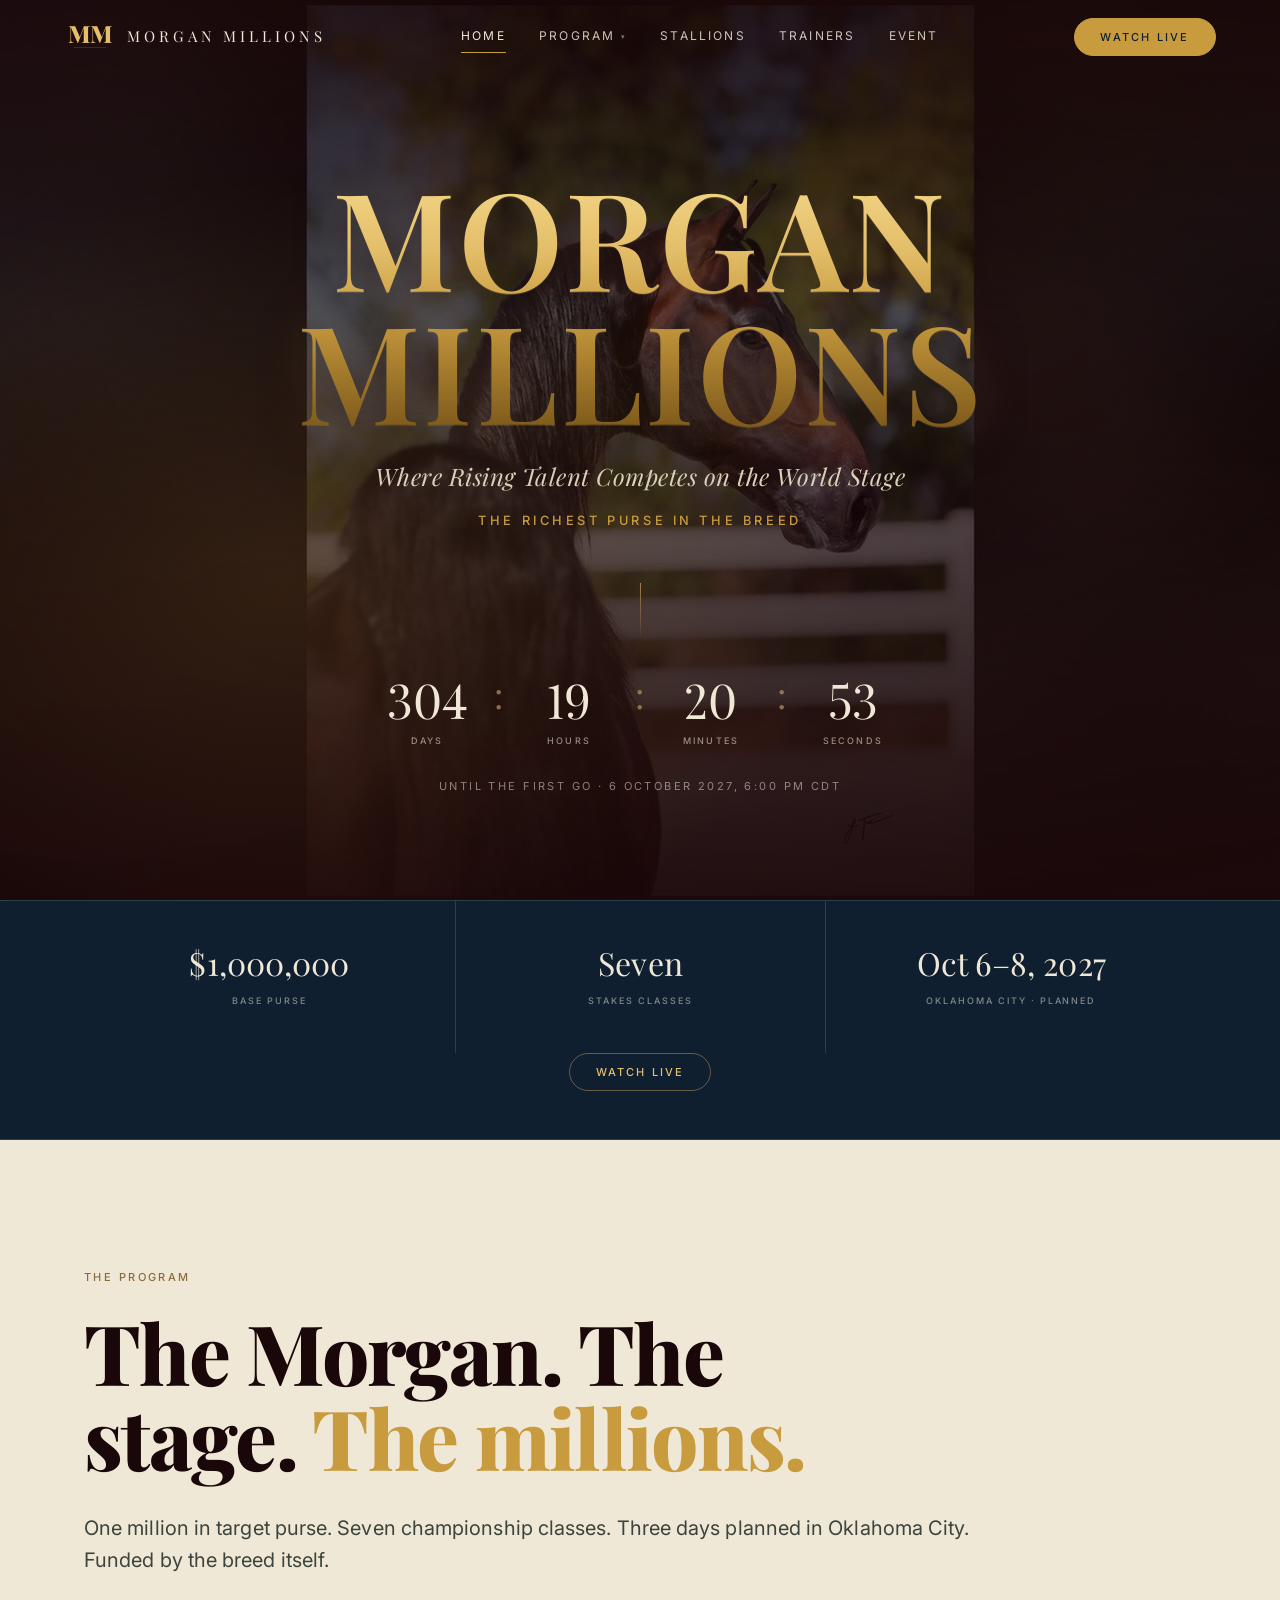
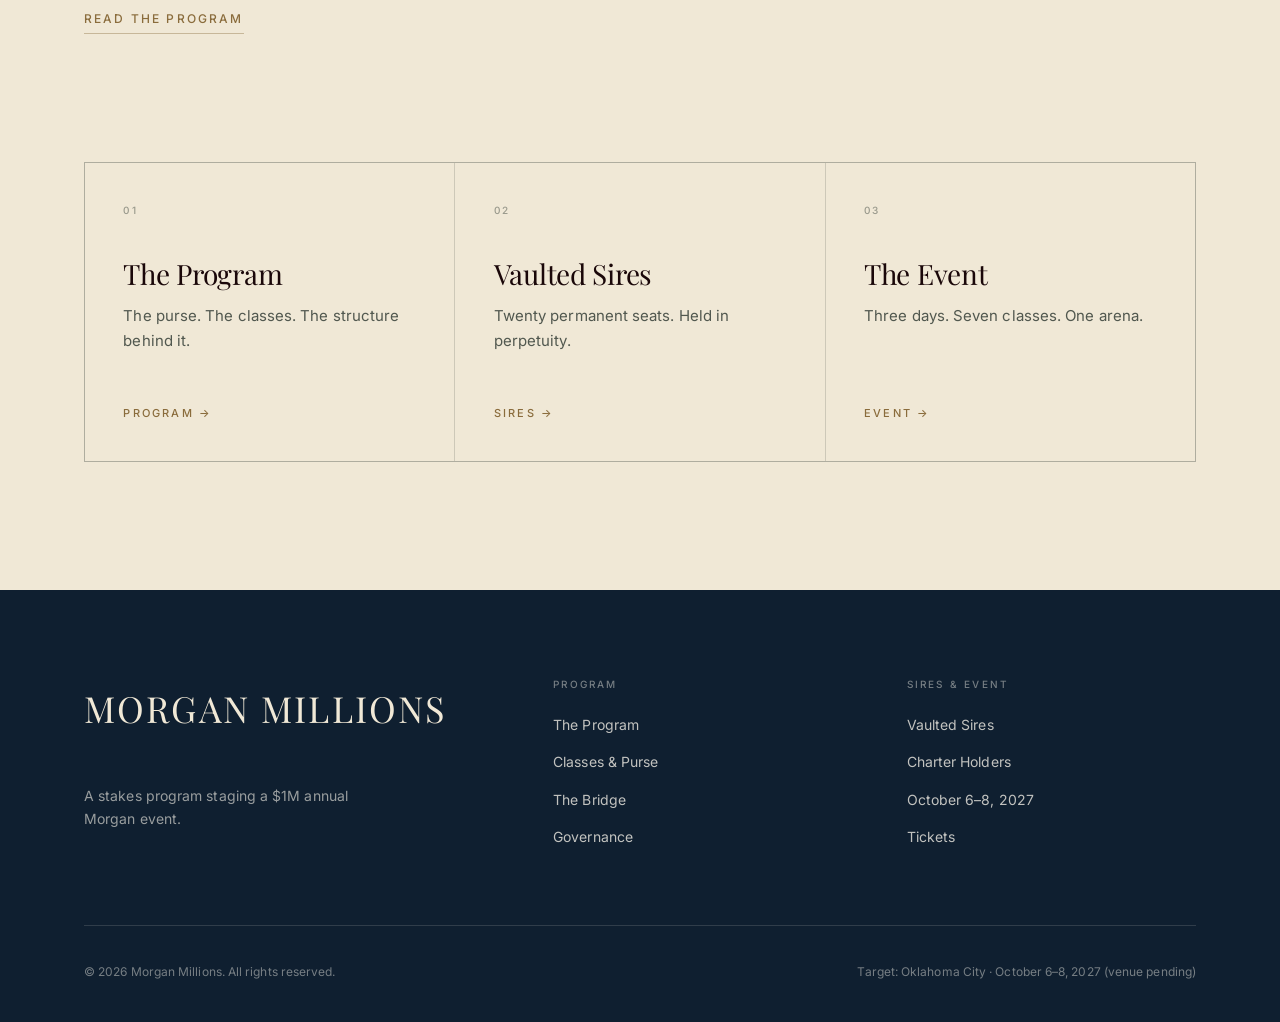
==== commit 34709774: "Add Vercel Web Analytics + Speed Insights to all pages" ====
--- a/index.html
+++ b/index.html
@@ -18,6 +18,10 @@
 <meta http-equiv="Pragma" content="no-cache">
 <meta http-equiv="Expires" content="0">
 <link rel="stylesheet" href="assets/css/style.css?v=2026080401">
+<!-- Vercel Web Analytics -->
+<script defer src="/_vercel/insights/script.js"></script>
+<!-- Vercel Speed Insights -->
+<script defer src="/_vercel/speed-insights/script.js"></script>
 </head>
 <body>
 <a class="skip-link" href="#main">Skip to content</a>
